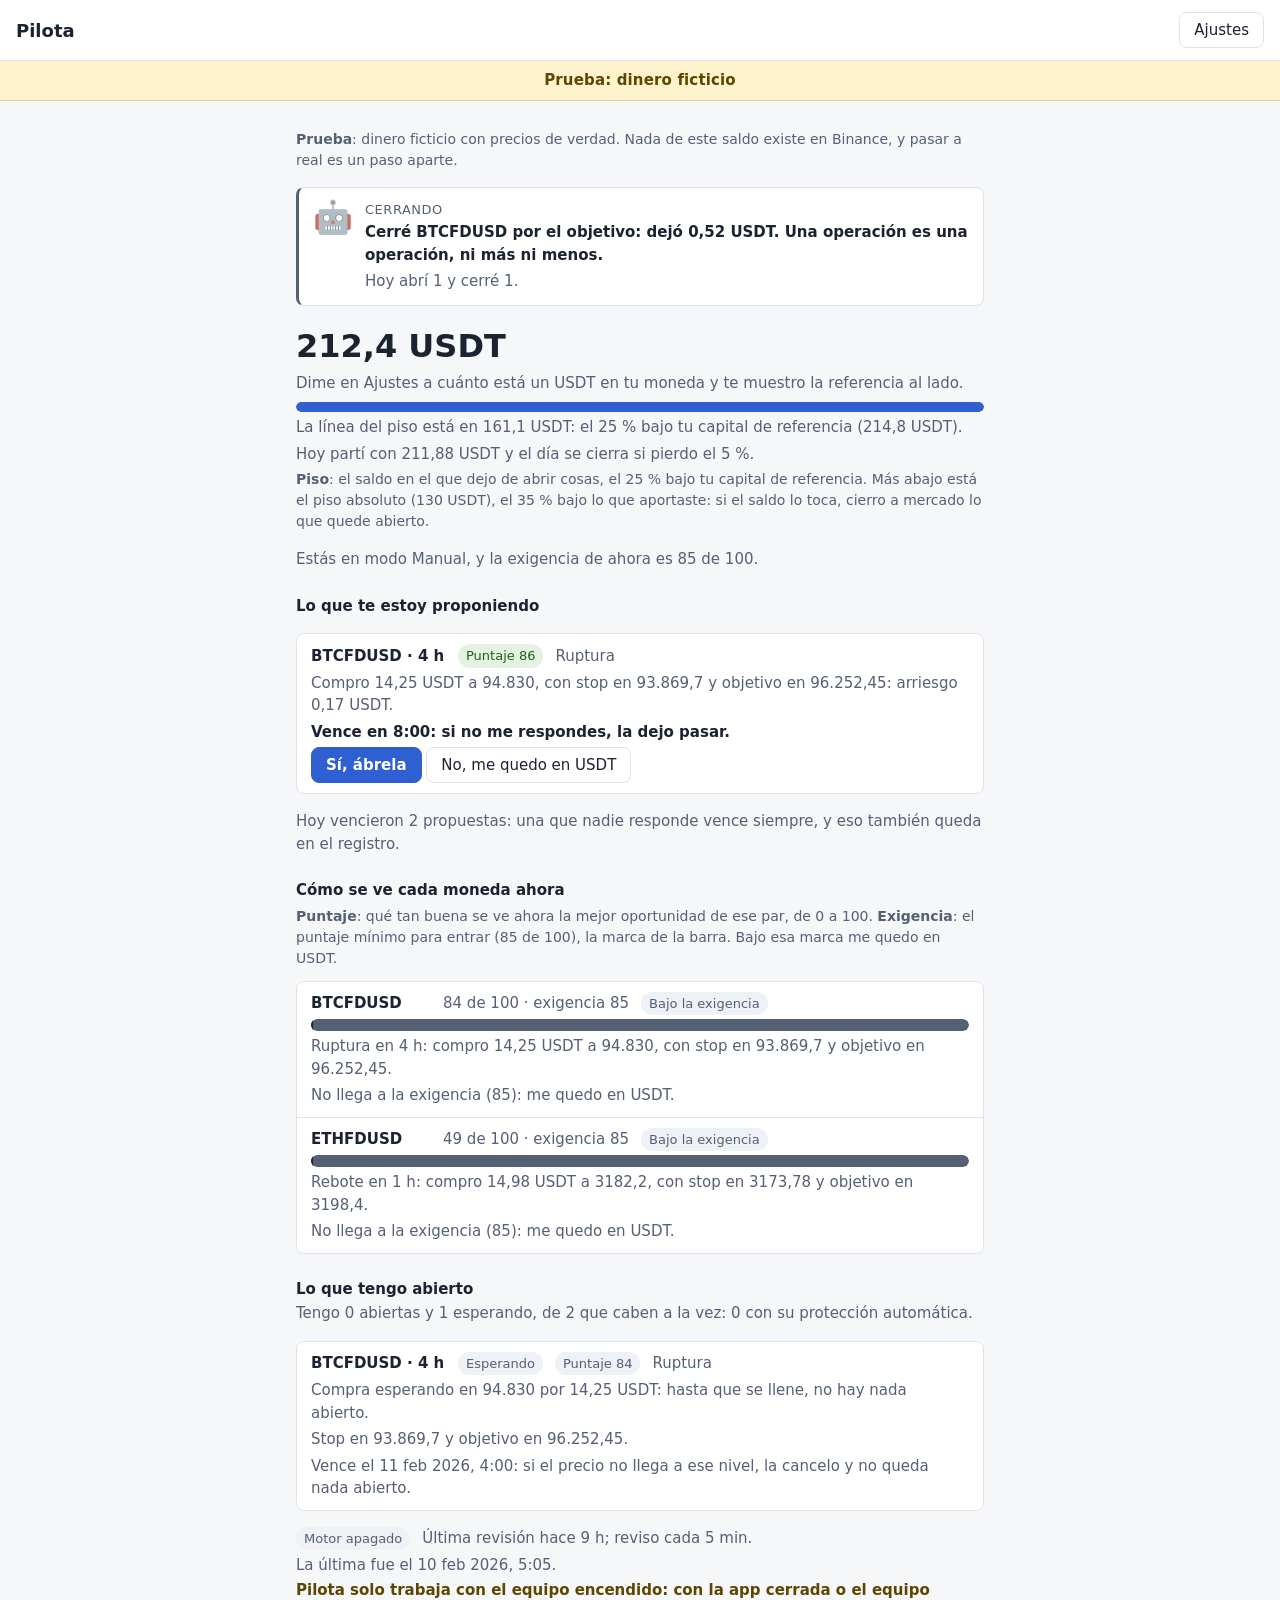
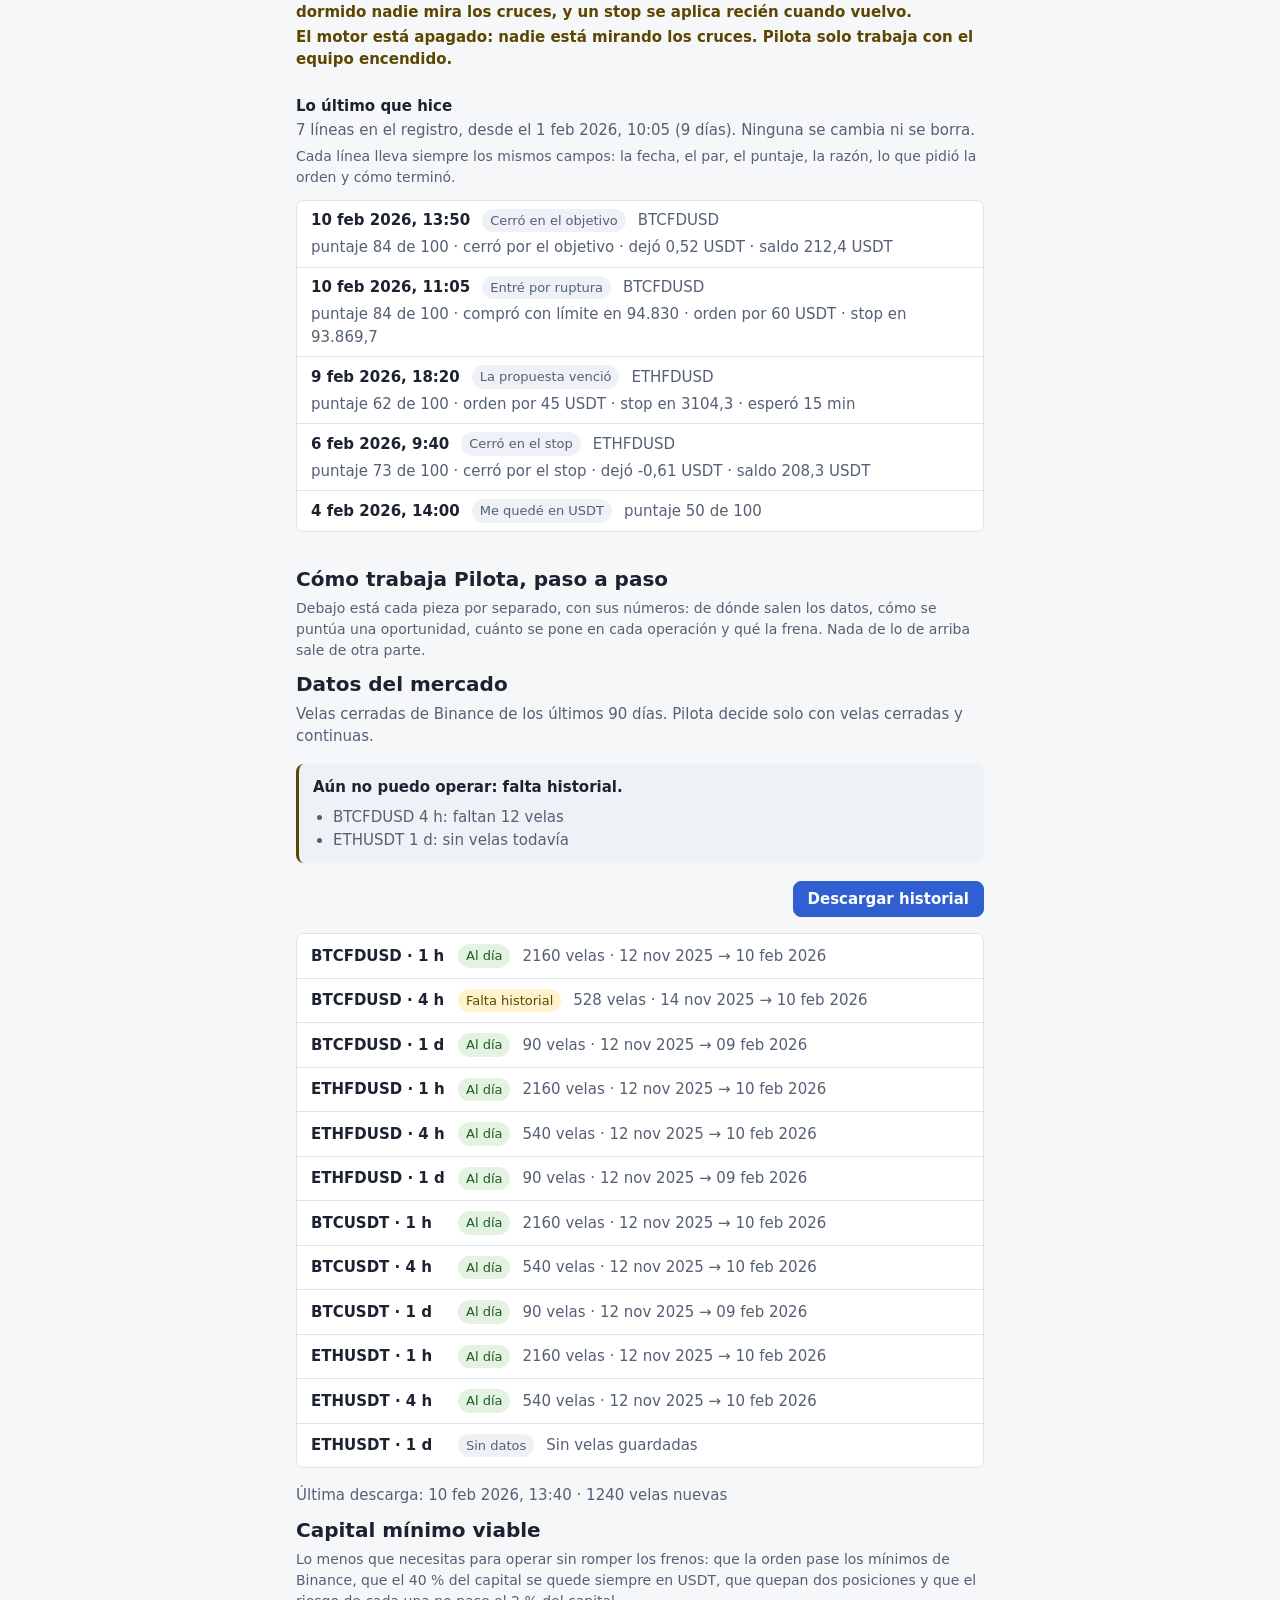
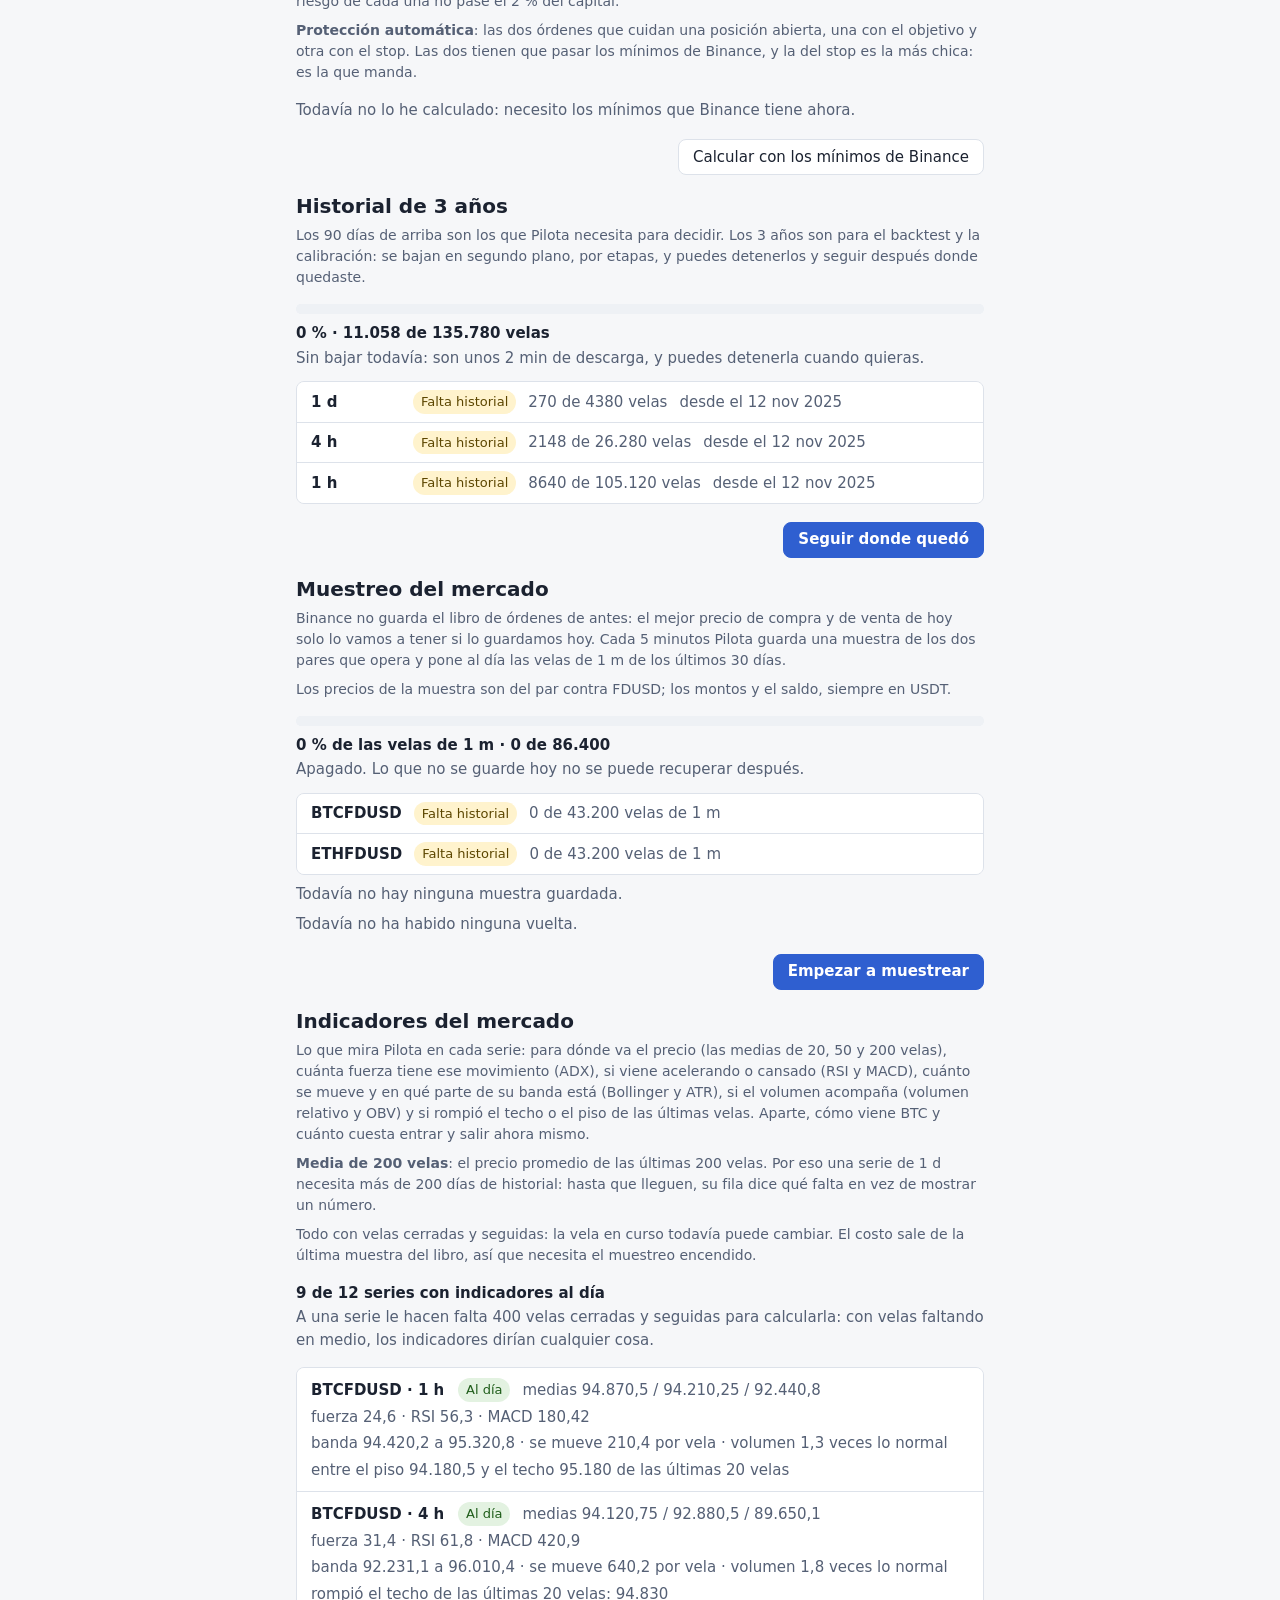
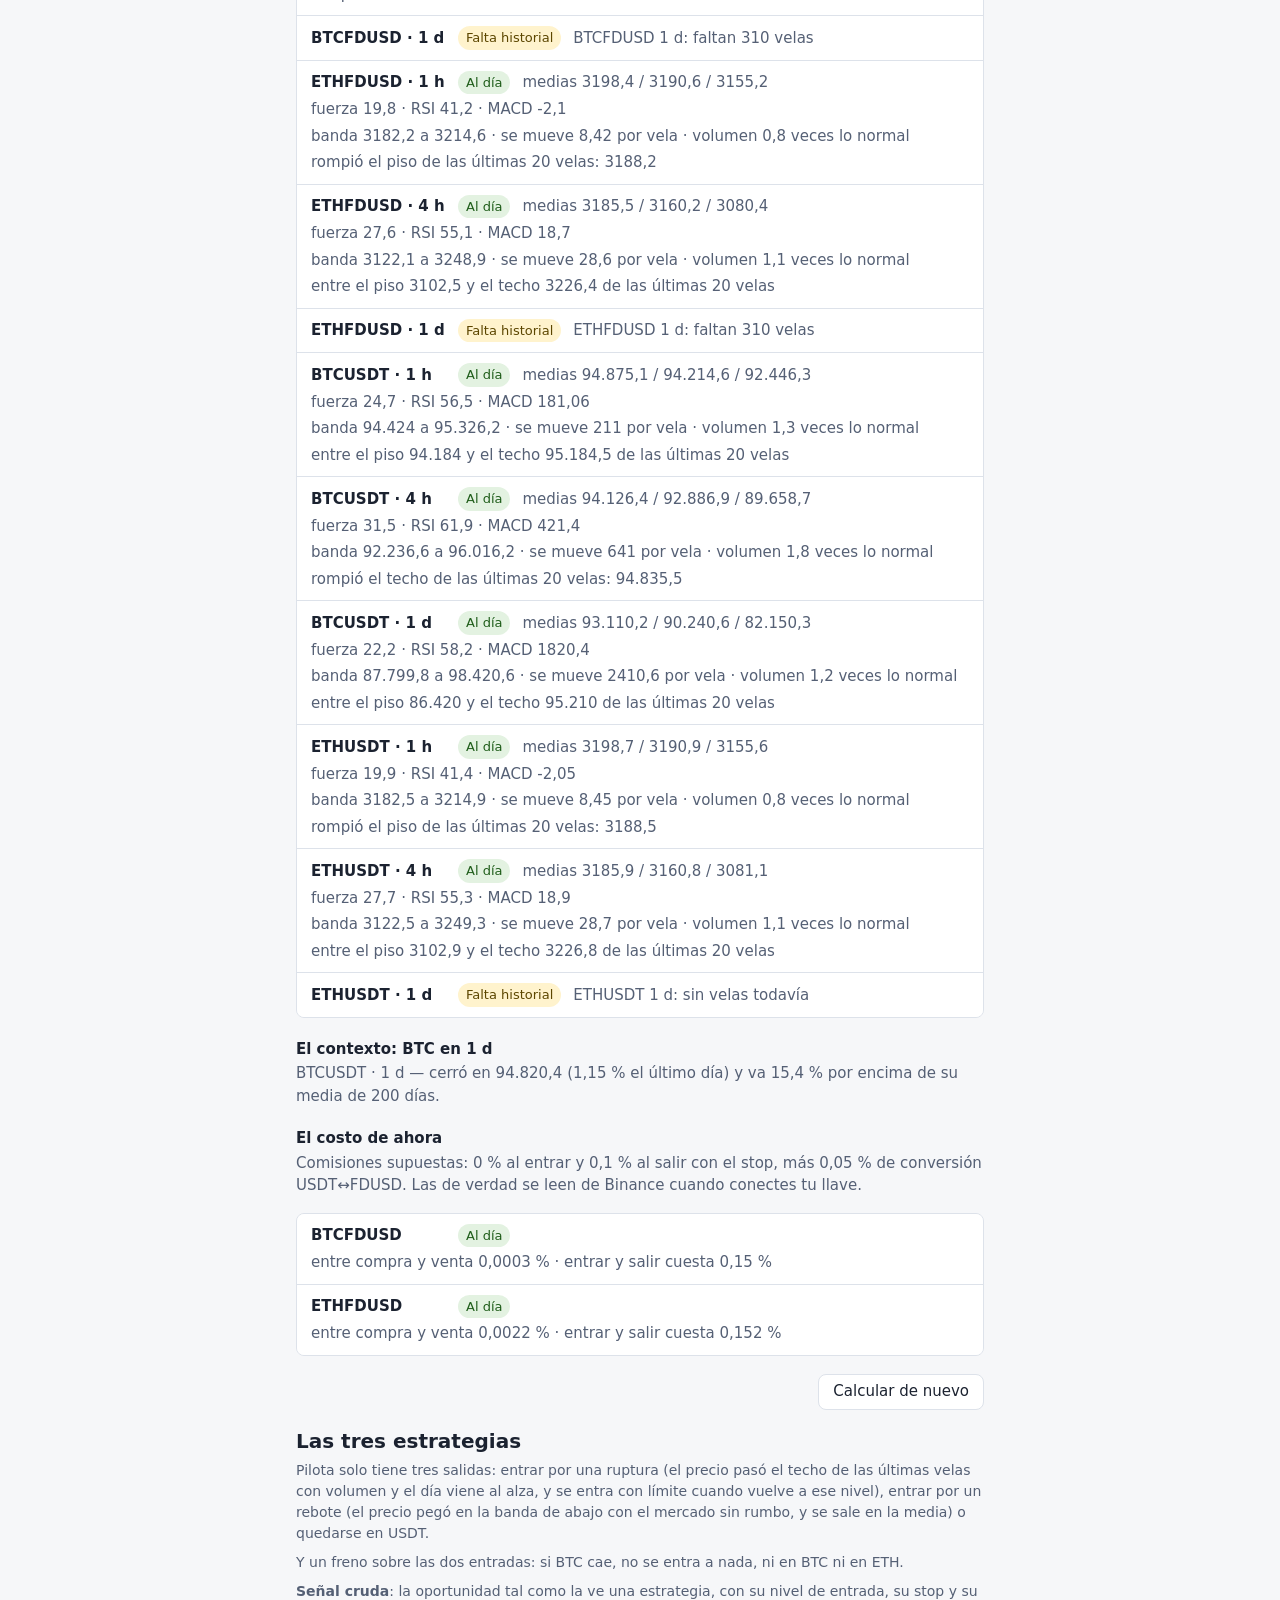
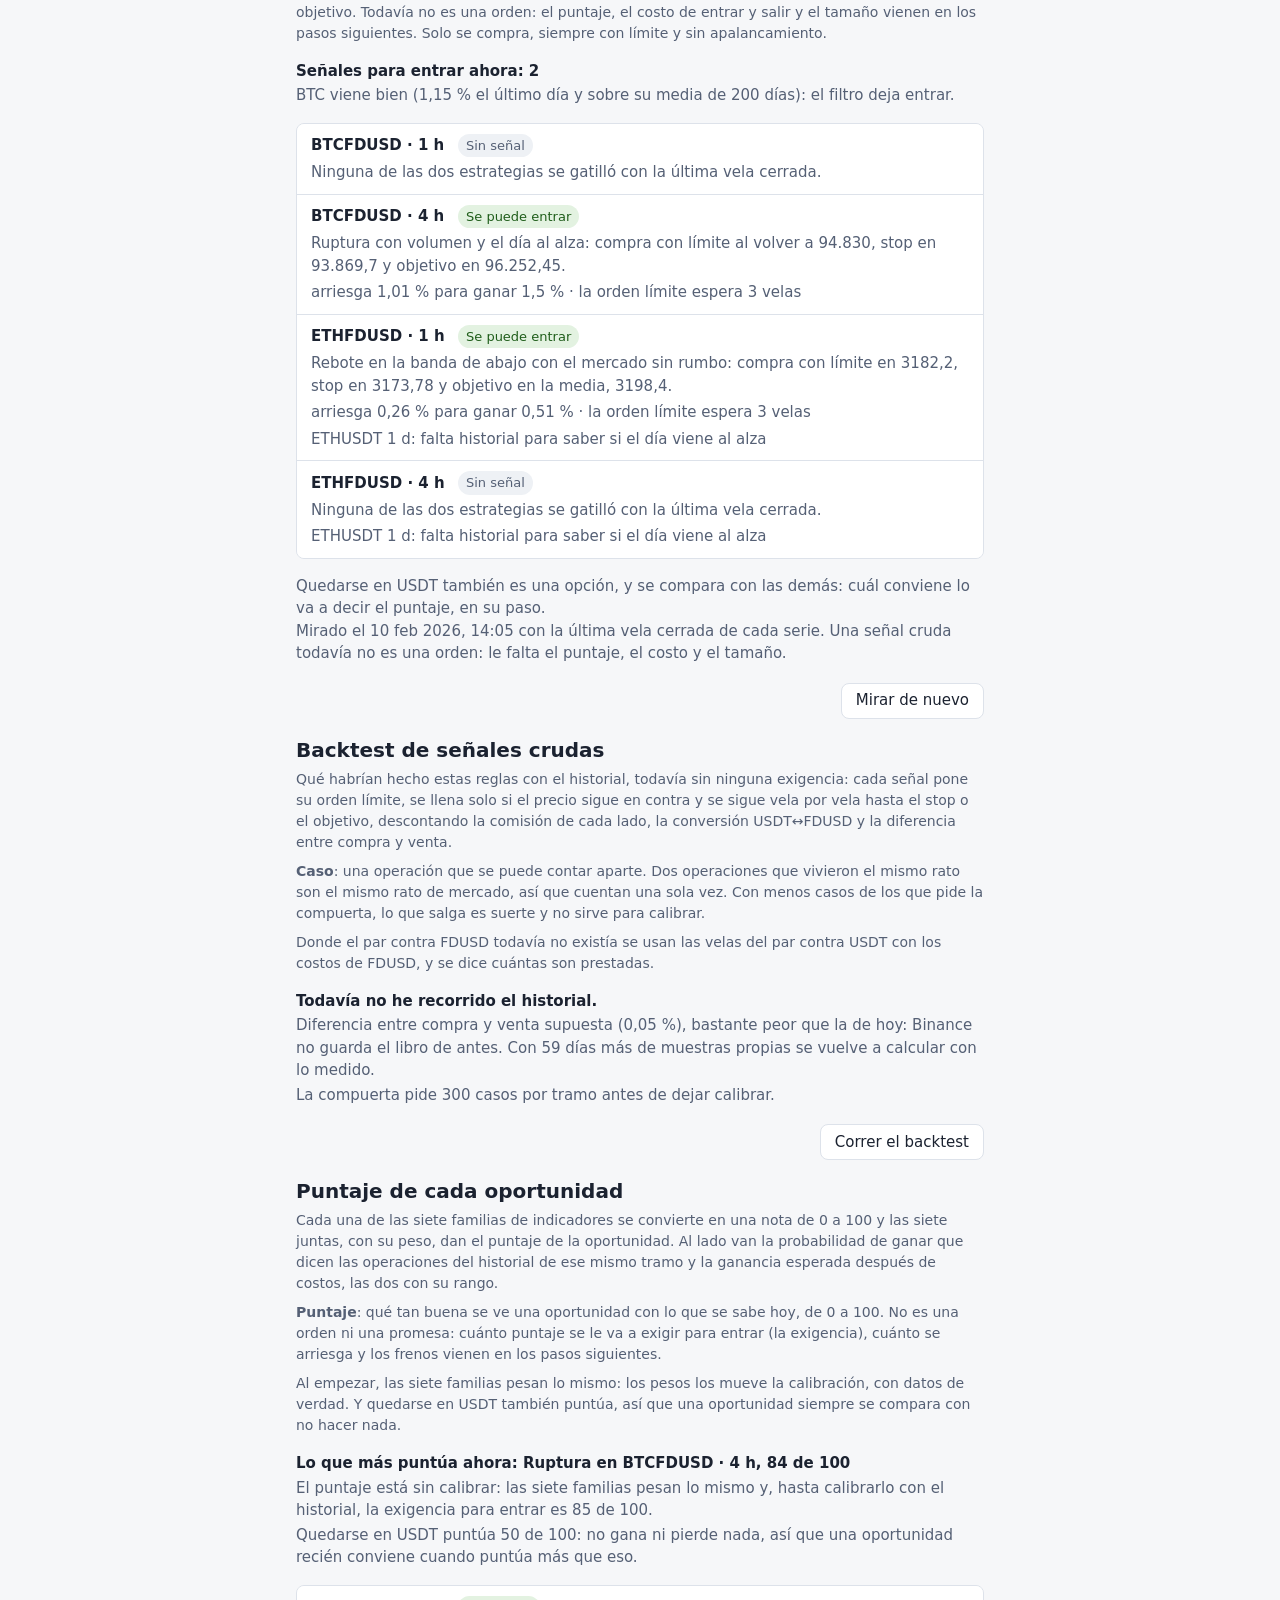
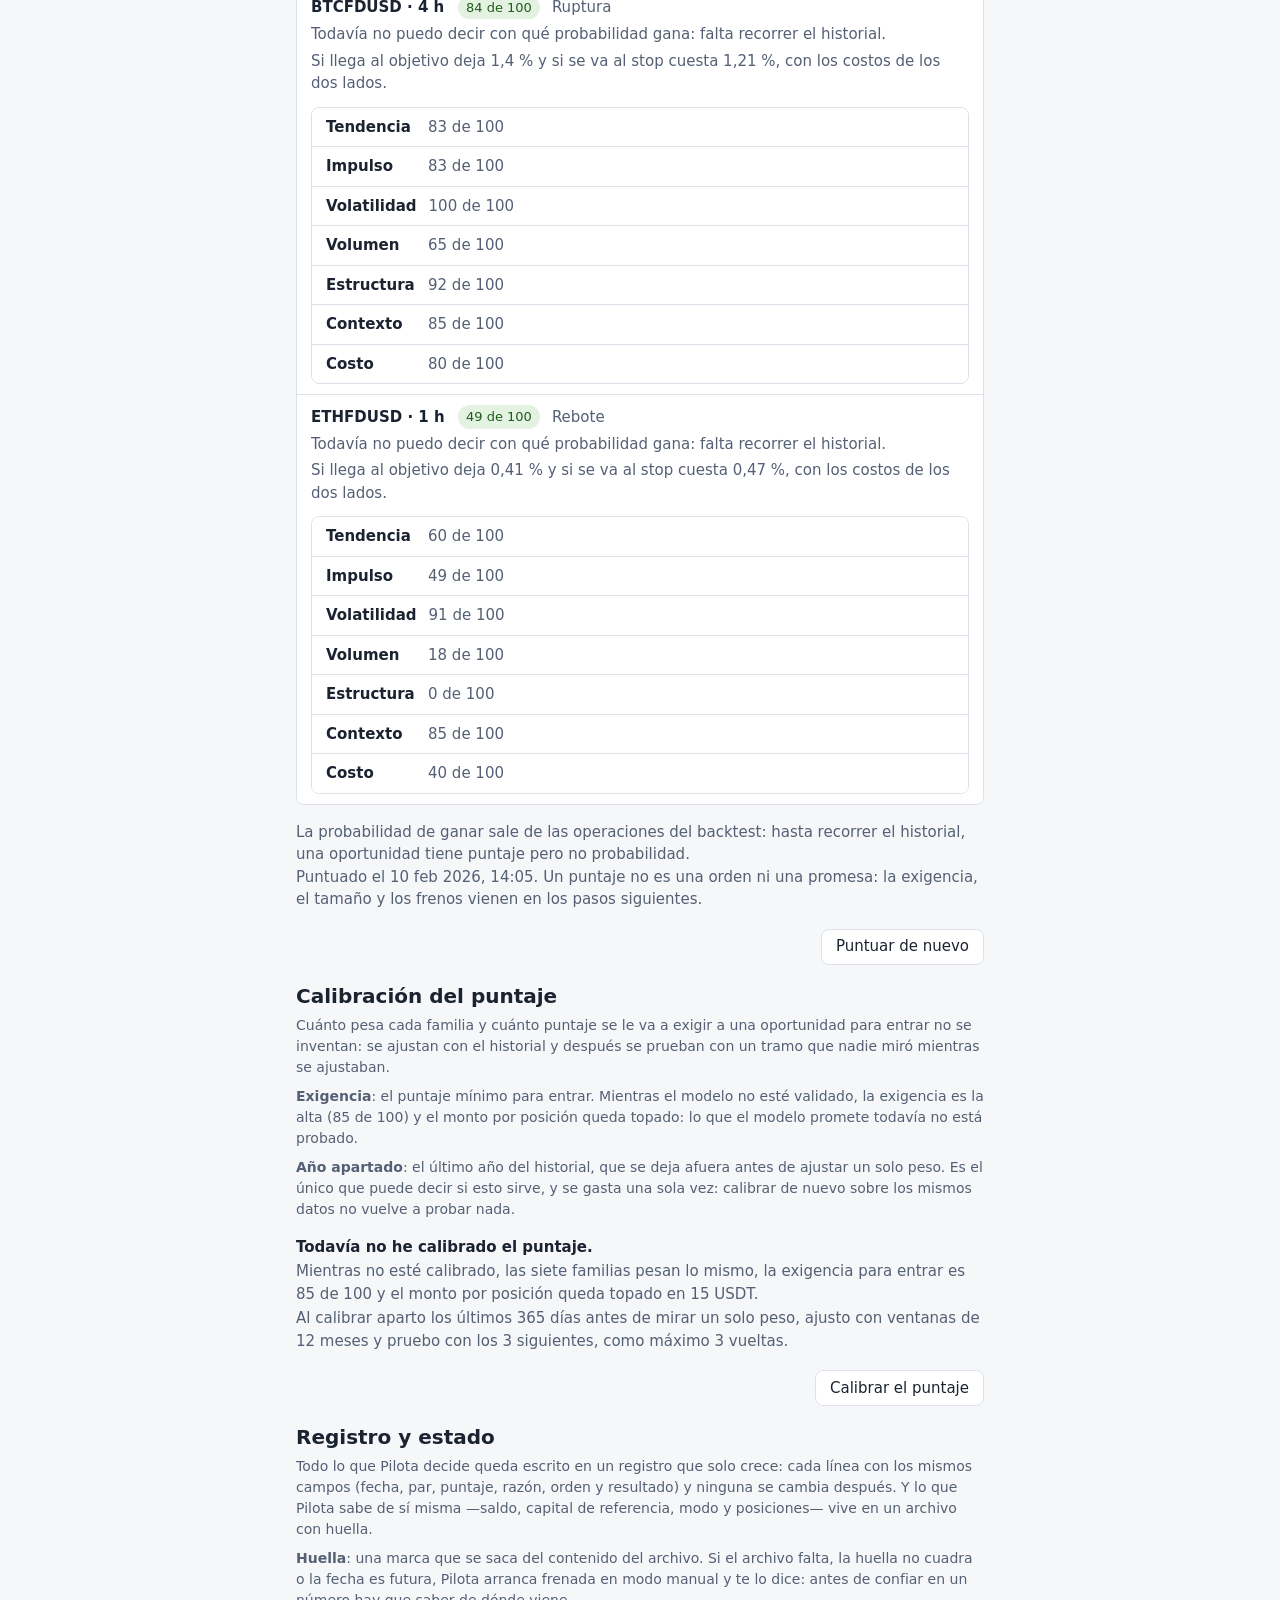
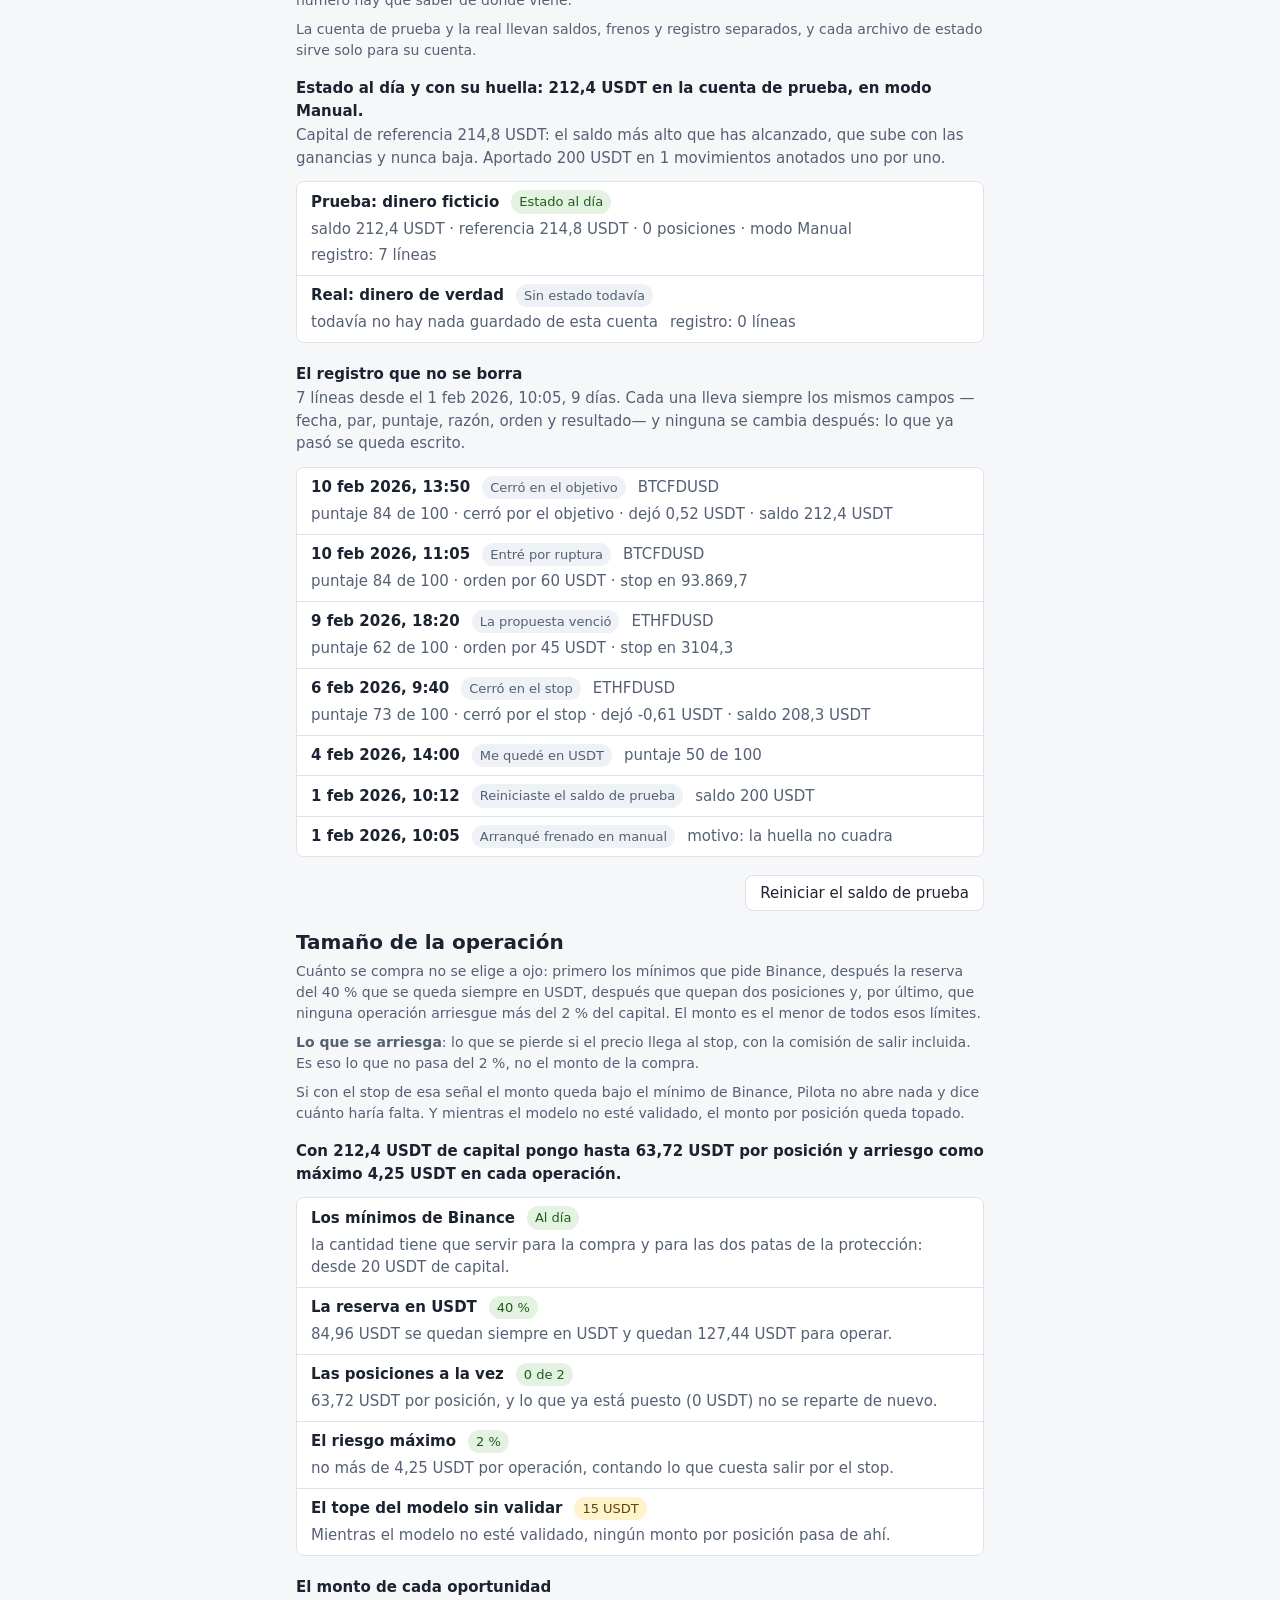
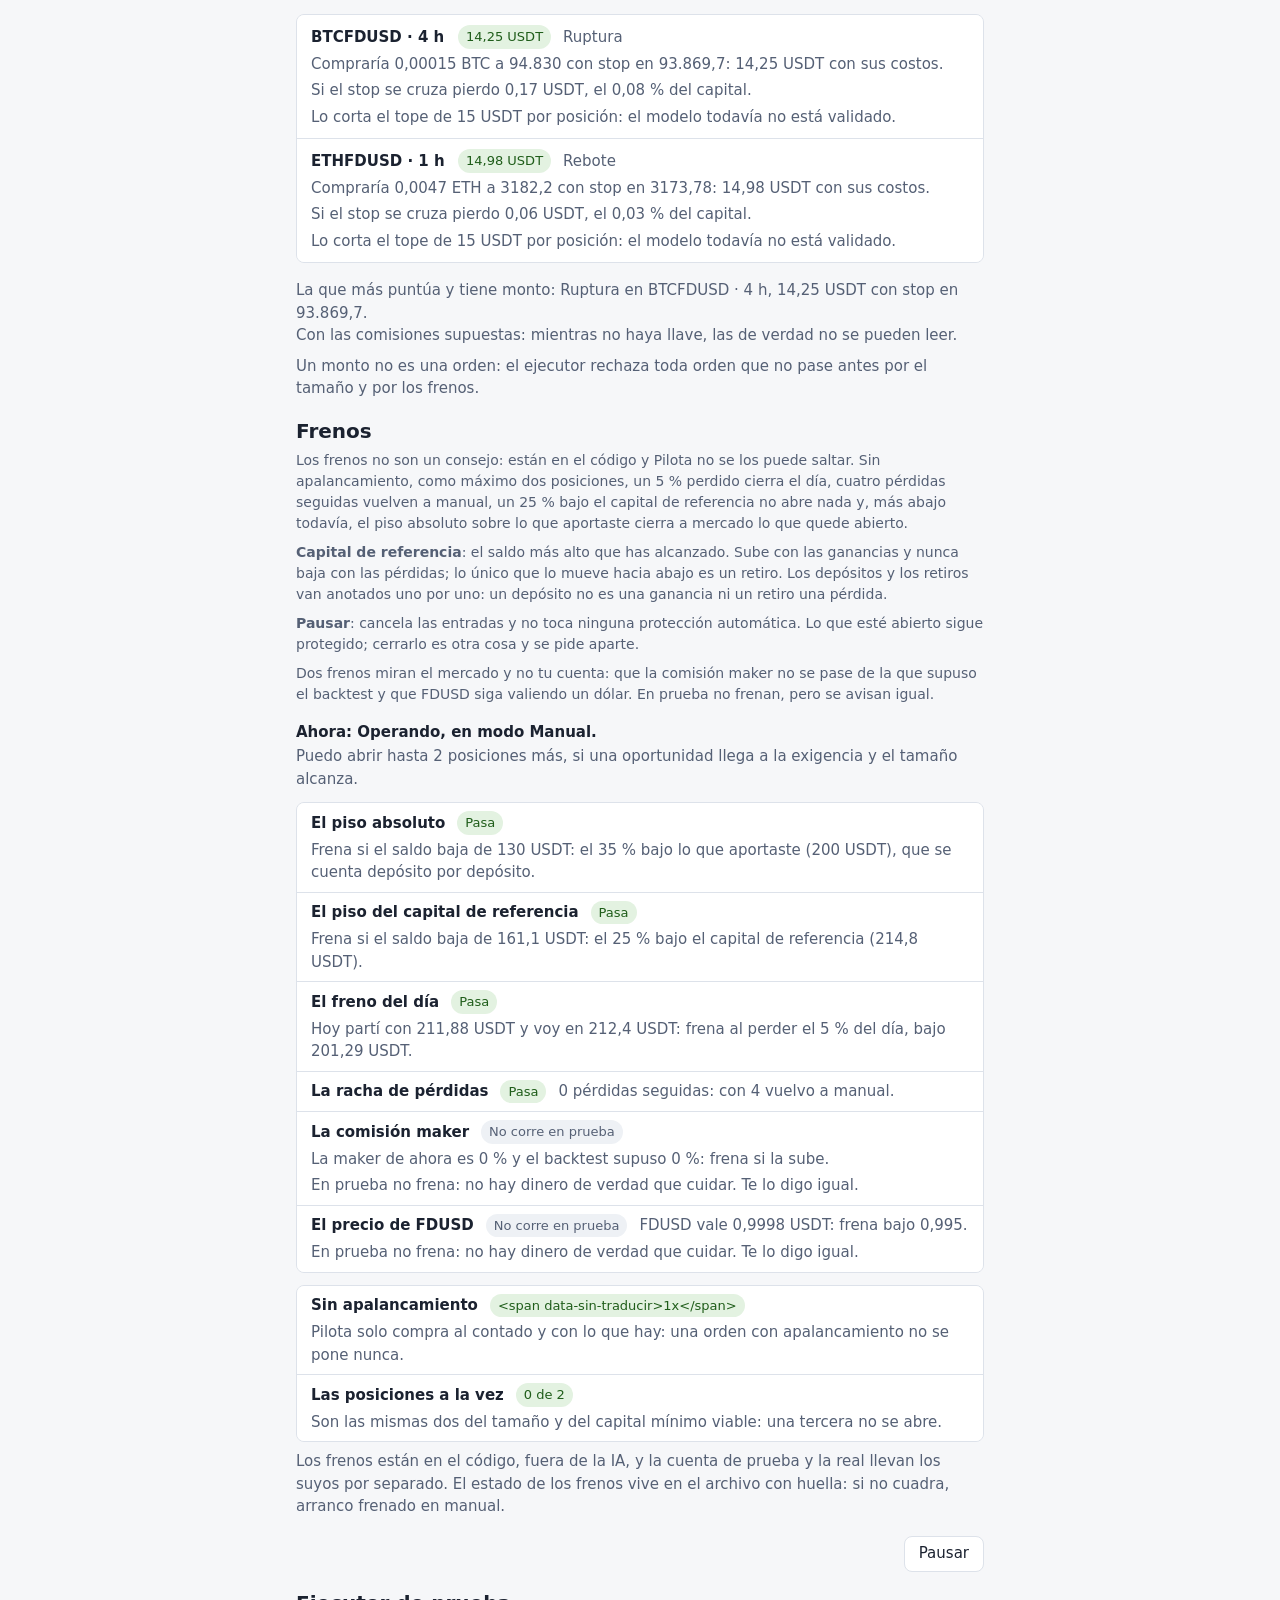
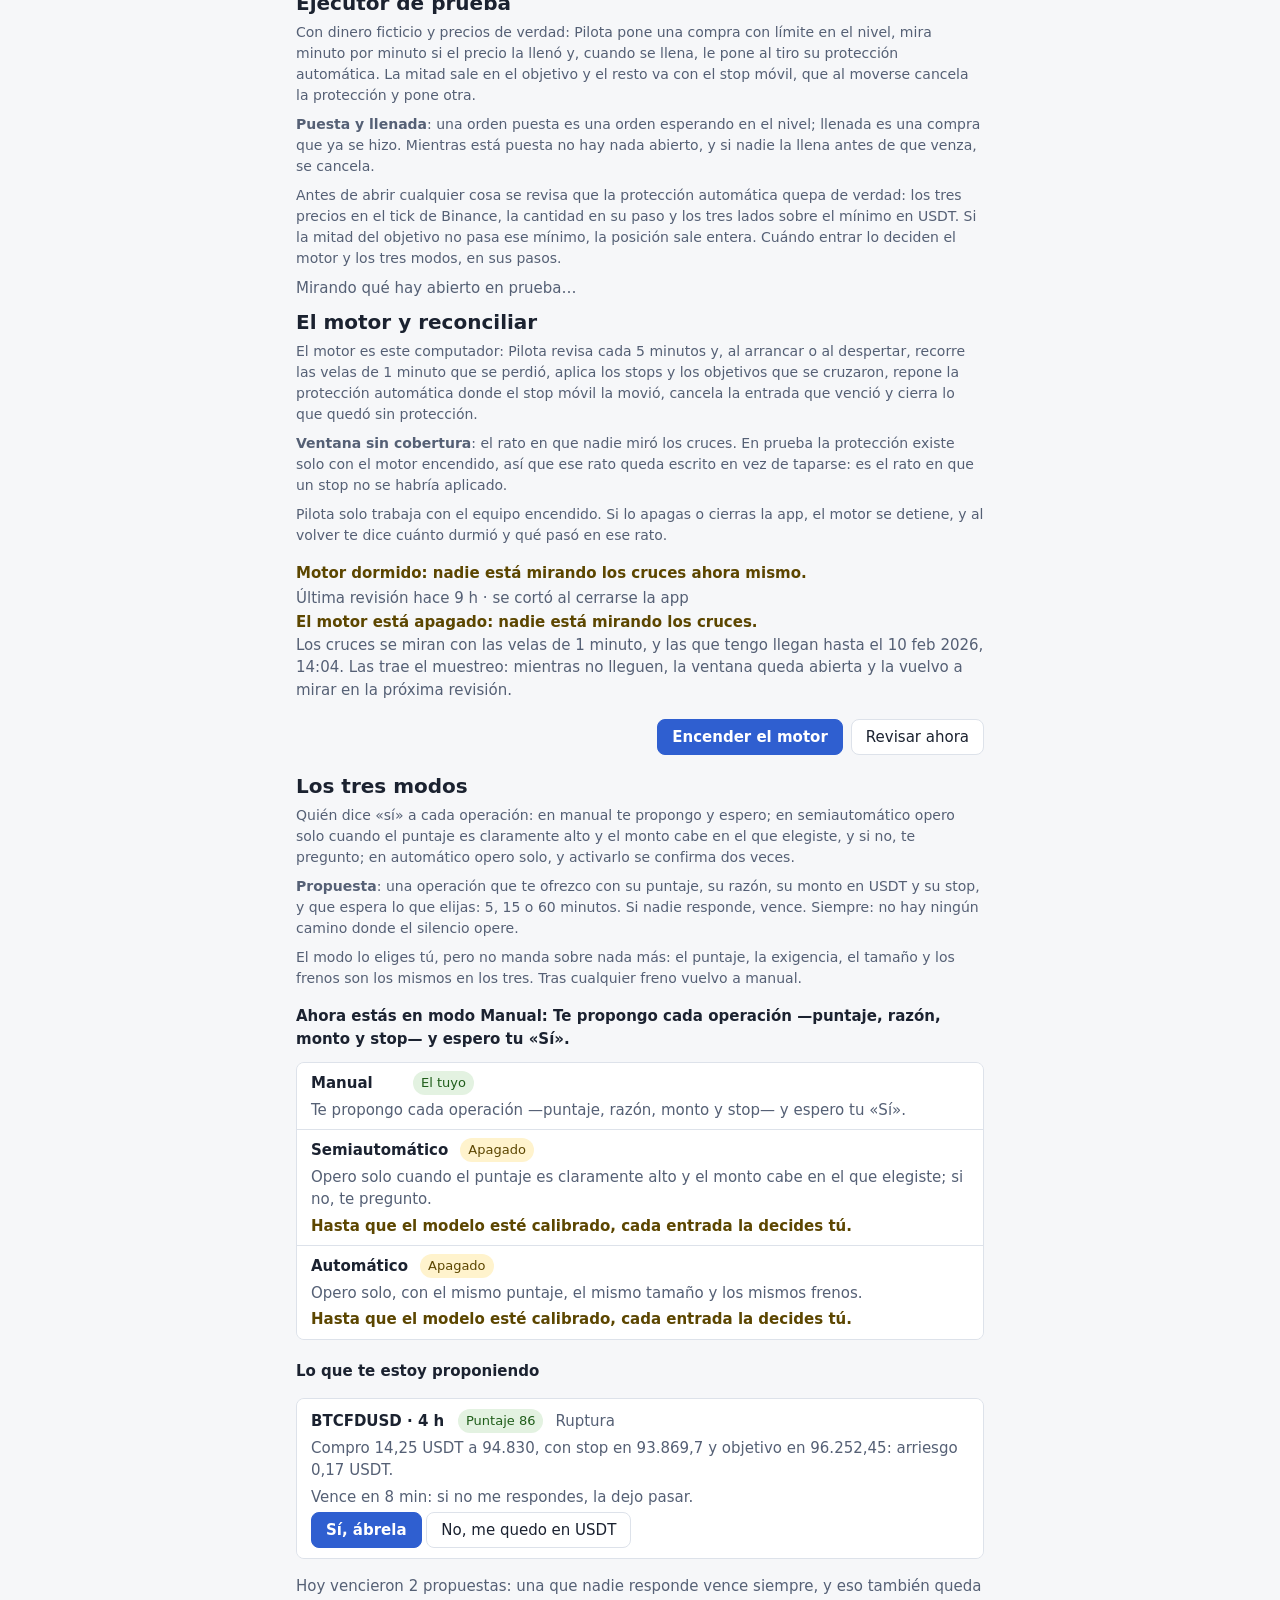
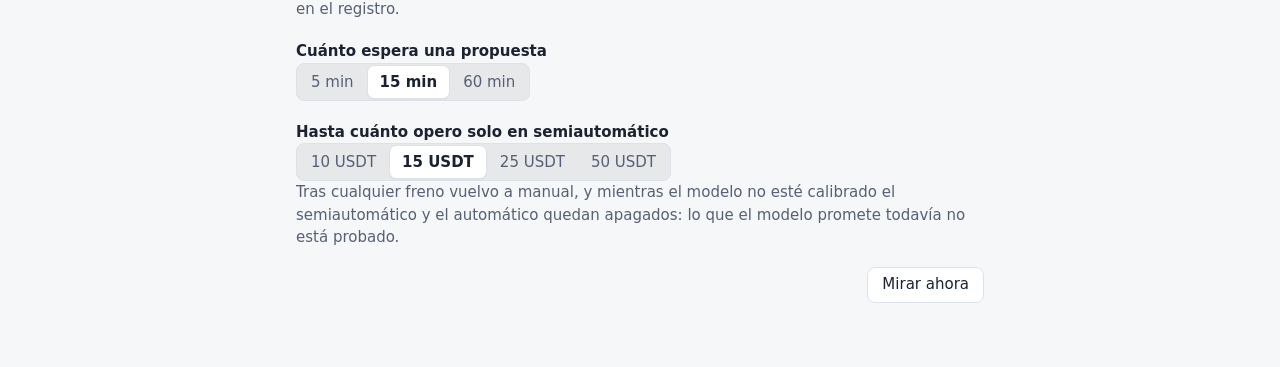
==== ui/index.html @ d16aa72a "Primera versión, hecha con Pieza" ====
<!doctype html>
<html lang="es">
<head>
<meta charset="utf-8">
<meta name="viewport" content="width=device-width, initial-scale=1">
<!-- Política de contenido: solo corre el código de la app (nada en línea ni de afuera) y no se conecta a internet. Si algo de la
     persona llegara a colarse en el HTML, el navegador no lo ejecuta. La revisa pruebas/contrato.py (pieza «contrato»). -->
<meta http-equiv="Content-Security-Policy" content="default-src 'self'; script-src 'self'; style-src 'self'; img-src 'self' data:; connect-src 'self'; object-src 'none'; base-uri 'none'; form-action 'none'; frame-src 'none'">
<title>Pilota</title>
<link rel="stylesheet" href="tema.css">
<link rel="stylesheet" href="componentes.css">
<link rel="stylesheet" href="bienvenida.css">
<link rel="stylesheet" href="app.css">
</head>
<body>
<div id="app"></div>
<div id="toast" class="pz-toast" role="status" aria-live="polite" data-sin-traducir></div>
<script src="i18n.js"></script>
<script src="host.js"></script>
<script src="tema.js"></script>
<script src="componentes.js"></script>
<script src="bienvenida.js"></script>
<script src="mcp.js"></script>
<script src="panel.js"></script>
<script src="app.js"></script>
</body>
</html>
---- ui/tema.css ----
/* This Source Code Form is subject to the terms of the Mozilla Public
 * License, v. 2.0. If a copy of the MPL was not distributed with this
 * file, You can obtain one at https://mozilla.org/MPL/2.0/. */
/* Pieza «tema»: sistema, claro u oscuro con UN juego de tokens. Cada color se escribe una vez como par (--x-claro, --x-oscuro) y
   el token (--x) lo elige con light-dark() según color-scheme: <html data-pz-modo="claro|oscuro"> lo fija, sin atributo sigue al
   sistema (con prefijo: un `closest("[data-tema]")` de la app nunca lo encuentra). light-dark() solo acepta colores: la sombra
   se elige con selectores. La app pone su acento redefiniendo en :root --acento-claro, --acento-oscuro (y, si hace falta, --sobre-acento-*),
   cargando su CSS DESPUÉS de este. Nada de la app adentro. Los tokens y su significado: README.md de la pieza. */
:root {
  /* Pares de color (neutros con contraste AA entre sí: lo revisa pruebas/interfaz.mjs). */
  --fondo-claro: #f6f7f9;         --fondo-oscuro: #10141b;
  --panel-claro: #ffffff;         --panel-oscuro: #161b24;
  --panel-2-claro: #eef1f5;       --panel-2-oscuro: #1d2430;
  --linea-claro: #dde2ea;         --linea-oscuro: #2b3446;
  --texto-claro: #1b2230;         --texto-oscuro: #e8ecf3;
  --texto-suave-claro: #556075;   --texto-suave-oscuro: #9ba6b9;
  --tenue-claro: #b4bccb;         --tenue-oscuro: #4a5468;
  --acento-claro: #2f5fd0;        --acento-oscuro: #7fa2ff;
  --sobre-acento-claro: #ffffff;  --sobre-acento-oscuro: #0c1120;
  --rojo-claro: #b42727;          --rojo-oscuro: #ff8a8a;
  --verde-claro: #1a6e40;         --verde-oscuro: #6fd39b;
  /* Texto sólido sobre un fondo de color (aviso, botón de peligro): nunca --fondo/--panel, que una app puede hacer transparentes. */
  --sobre-rojo-claro: #ffffff;    --sobre-rojo-oscuro: #1a0b0b;
  --sobre-texto-claro: #ffffff;   --sobre-texto-oscuro: #10141b;
  --sombra-claro: 0 8px 28px rgba(20, 30, 50, .14);
  --sombra-oscuro: 0 10px 30px rgba(0, 0, 0, .5);

  /* Los tokens que usa la interfaz (y las piezas). */
  color-scheme: light dark;
  --fondo: light-dark(var(--fondo-claro), var(--fondo-oscuro));
  --panel: light-dark(var(--panel-claro), var(--panel-oscuro));
  --panel-2: light-dark(var(--panel-2-claro), var(--panel-2-oscuro));
  --linea: light-dark(var(--linea-claro), var(--linea-oscuro));
  --texto: light-dark(var(--texto-claro), var(--texto-oscuro));
  --texto-suave: light-dark(var(--texto-suave-claro), var(--texto-suave-oscuro));
  --tenue: light-dark(var(--tenue-claro), var(--tenue-oscuro));
  --acento: light-dark(var(--acento-claro), var(--acento-oscuro));
  --sobre-acento: light-dark(var(--sobre-acento-claro), var(--sobre-acento-oscuro));
  --rojo: light-dark(var(--rojo-claro), var(--rojo-oscuro));
  --verde: light-dark(var(--verde-claro), var(--verde-oscuro));
  --sobre-rojo: light-dark(var(--sobre-rojo-claro), var(--sobre-rojo-oscuro));
  --sobre-texto: light-dark(var(--sobre-texto-claro), var(--sobre-texto-oscuro));
  --sombra: var(--sombra-claro);   /* el oscuro, abajo: light-dark() con una sombra entera es inválido (queda en «none») */
  /* Derivados: nunca se escriben a mano (cambian solos con el acento y con el modo). */
  --hover: color-mix(in srgb, var(--texto) 7%, var(--panel));
  --acento-suave: color-mix(in srgb, var(--acento) 14%, transparent);
  --rojo-suave: color-mix(in srgb, var(--rojo) 12%, transparent);
  --verde-suave: color-mix(in srgb, var(--verde) 12%, transparent);
  --velo: color-mix(in srgb, #0f141e 42%, transparent);
  --foco: var(--acento);
  /* Forma y letra. */
  --radio: 12px;
  --radio-chico: 8px;
  --fuente: -apple-system, BlinkMacSystemFont, "Segoe UI", system-ui, Roboto, sans-serif;
  --mono: ui-monospace, "SF Mono", Menlo, Consolas, "Liberation Mono", monospace;
  /* La bienvenida (pieza «bienvenida») usa sus propias variables: aquí quedan conectadas a los tokens. */
  --bv-acento: var(--acento); --bv-linea: var(--linea); --bv-panel: var(--panel); --bv-texto-suave: var(--texto-suave);
  --bv-sobre-acento: var(--sobre-acento);
}
:root[data-pz-modo="claro"] { color-scheme: light; }
:root[data-pz-modo="oscuro"] { color-scheme: dark; }
/* La sombra no es un color: se elige por modo con selectores (igual en todos los navegadores). */
@media (prefers-color-scheme: dark) { :root:not([data-pz-modo="claro"]) { --sombra: var(--sombra-oscuro); } }
:root[data-pz-modo="oscuro"] { --sombra: var(--sombra-oscuro); }

/* Sin light-dark() (Safari < 17.5, Chrome < 123): los mismos pares, elegidos por la consulta del sistema. Solo nombres, sin colores.
   Un token PROPIO de la app escrito con light-dark() no tiene este respaldo: si importa en esos navegadores, repítelo aquí. */
@supports not (color: light-dark(#000, #fff)) {
  :root, :root[data-pz-modo="claro"] {
    --fondo: var(--fondo-claro); --panel: var(--panel-claro); --panel-2: var(--panel-2-claro); --linea: var(--linea-claro);
    --texto: var(--texto-claro); --texto-suave: var(--texto-suave-claro); --tenue: var(--tenue-claro); --acento: var(--acento-claro);
    --sobre-acento: var(--sobre-acento-claro); --rojo: var(--rojo-claro); --verde: var(--verde-claro);
    --sobre-rojo: var(--sobre-rojo-claro); --sobre-texto: var(--sobre-texto-claro);
  }
  @media (prefers-color-scheme: dark) {
    :root:not([data-pz-modo="claro"]) {
      --fondo: var(--fondo-oscuro); --panel: var(--panel-oscuro); --panel-2: var(--panel-2-oscuro); --linea: var(--linea-oscuro);
      --texto: var(--texto-oscuro); --texto-suave: var(--texto-suave-oscuro); --tenue: var(--tenue-oscuro); --acento: var(--acento-oscuro);
      --sobre-acento: var(--sobre-acento-oscuro); --rojo: var(--rojo-oscuro); --verde: var(--verde-oscuro);
      --sobre-rojo: var(--sobre-rojo-oscuro); --sobre-texto: var(--sobre-texto-oscuro);
    }
  }
  :root[data-pz-modo="oscuro"] {
    --fondo: var(--fondo-oscuro); --panel: var(--panel-oscuro); --panel-2: var(--panel-2-oscuro); --linea: var(--linea-oscuro);
    --texto: var(--texto-oscuro); --texto-suave: var(--texto-suave-oscuro); --tenue: var(--tenue-oscuro); --acento: var(--acento-oscuro);
    --sobre-acento: var(--sobre-acento-oscuro); --rojo: var(--rojo-oscuro); --verde: var(--verde-oscuro);
      --sobre-rojo: var(--sobre-rojo-oscuro); --sobre-texto: var(--sobre-texto-oscuro);
  }
}

/* Lo mínimo que todo documento necesita del tema. */
html, body { background: var(--fondo); color: var(--texto); }
body { font-family: var(--fuente); }
:focus-visible { outline: 2px solid var(--foco); outline-offset: 2px; }
/* Un diálogo recibe el foco cuando lo que lo abrió ya no está: sin anillo alrededor de toda la caja (sí en sus controles). Su título
   también recibe el foco al abrir (para el lector de pantalla; tabindex="-1", no es un control): sin anillo, en cualquier ventana
   aria-modal, sea de una pieza o de la app. */
:where([role="dialog"], [role="alertdialog"])[aria-modal="true"]:focus-visible,
:where([role="dialog"], [role="alertdialog"])[aria-modal="true"] :where(h1, h2, h3)[tabindex="-1"]:focus { outline: none; }
::selection { background: color-mix(in srgb, var(--acento) 30%, transparent); }

/* «Vidrio»: sigue al sistema (claro u oscuro), con luces de color detrás y paneles translúcidos y esmerilados. Las piezas y la app
   usan --panel y --panel-2 como siempre; lo que flota (diálogos, barras, tarjetas) se esmerila con :where() (no pisa a la app) o con
   la clase .pz-vidrio. Con «reducir transparencia» del sistema, los paneles vuelven a ser sólidos. */
:root[data-pz-estilo="vidrio"] {
  --vidrio-luz-1-claro: rgba(132, 94, 247, .16);  --vidrio-luz-1-oscuro: rgba(132, 94, 247, .22);
  --vidrio-luz-2-claro: rgba(56, 152, 236, .14);  --vidrio-luz-2-oscuro: rgba(56, 152, 236, .14);
  --vidrio-luz-3-claro: rgba(255, 176, 32, .12);  --vidrio-luz-3-oscuro: rgba(255, 176, 32, .10);
  --panel: color-mix(in srgb, light-dark(var(--panel-claro), var(--panel-oscuro)) 66%, transparent);
  --panel-2: color-mix(in srgb, light-dark(var(--panel-2-claro), var(--panel-2-oscuro)) 58%, transparent);
  --linea: color-mix(in srgb, light-dark(var(--linea-claro), var(--linea-oscuro)) 75%, transparent);
  --vidrio-borde: light-dark(rgba(255, 255, 255, .7), rgba(255, 255, 255, .10));
  --vidrio-filtro: blur(18px) saturate(160%);
  --hover: color-mix(in srgb, var(--texto) 8%, transparent);
}
:root[data-pz-estilo="vidrio"] body {
  background:
    radial-gradient(60vmax 40vmax at 10% 10%, light-dark(var(--vidrio-luz-1-claro), var(--vidrio-luz-1-oscuro)), transparent 60%),
    radial-gradient(50vmax 36vmax at 95% 40%, light-dark(var(--vidrio-luz-2-claro), var(--vidrio-luz-2-oscuro)), transparent 60%),
    radial-gradient(60vmax 40vmax at 40% 100%, light-dark(var(--vidrio-luz-3-claro), var(--vidrio-luz-3-oscuro)), transparent 60%),
    var(--fondo);
  background-attachment: fixed;
}
:root[data-pz-estilo="vidrio"] :where(.pz-vidrio, .pz-dialogo, .pz-toast, [role="dialog"], header, nav, aside, fieldset) {
  -webkit-backdrop-filter: var(--vidrio-filtro);
  backdrop-filter: var(--vidrio-filtro);
}
:root[data-pz-estilo="vidrio"] :where(.pz-vidrio, .pz-dialogo) {
  border-color: var(--vidrio-borde);
  box-shadow: var(--sombra), inset 0 1px 0 light-dark(rgba(255, 255, 255, .8), rgba(255, 255, 255, .06));
}
@supports not (color: light-dark(#000, #fff)) {
  :root[data-pz-estilo="vidrio"] { --panel: color-mix(in srgb, var(--panel-claro) 66%, transparent); }
  @media (prefers-color-scheme: dark) { :root[data-pz-estilo="vidrio"] { --panel: color-mix(in srgb, var(--panel-oscuro) 66%, transparent); } }
}
@media (prefers-reduced-transparency: reduce) {
  :root[data-pz-estilo="vidrio"] {
    --panel: light-dark(var(--panel-claro), var(--panel-oscuro));
    --panel-2: light-dark(var(--panel-2-claro), var(--panel-2-oscuro));
    --vidrio-filtro: none;
  }
}
---- ui/componentes.css ----
/* This Source Code Form is subject to the terms of the Mozilla Public
 * License, v. 2.0. If a copy of the MPL was not distributed with this
 * file, You can obtain one at https://mozilla.org/MPL/2.0/. */
/* Pieza «componentes»: botón, diálogo (hoja desde abajo en el celular), avisos, filas, selector segmentado, chips, campos y el
   giro de espera. Solo usa los tokens de la pieza «tema» (cárgala antes). Clases con prefijo pz- para no chocar con las de la app.
   Lo que se toca mide --pz-boton-alto (botones) y --pz-chip-alto (chips, selector): 36 y 32 px. En pantallas táctiles y a 760 px
   o menos, dentro de los componentes de la pieza (diálogos, filas de Ajustes, avisos) pasan a --pz-tactil (44 px); en el resto de
   la app quedan como la app diga (un editor compacto no crece solo). La app los cambia en su :root (p. ej. --pz-boton-alto: 44px
   para botones grandes también en escritorio, o --pz-tactil: 48px). Las reglas sobre elementos (p, h2) van con :where() para que
   cualquier clase de la app les gane. Con movimiento reducido no hay animaciones. */
:root { --pz-tactil: 44px; --pz-boton-alto: 36px; --pz-chip-alto: 32px; }
.pz-sr { position: absolute; width: 1px; height: 1px; overflow: hidden; clip-path: inset(50%); white-space: nowrap; }

/* Botones (el texto largo se parte en dos líneas antes de salirse a 390 px) */
.pz-boton { display: inline-flex; align-items: center; justify-content: center; gap: 6px; min-height: var(--pz-boton-alto); padding: 6px 14px;
  border: 1px solid var(--linea); border-radius: var(--radio-chico); background: var(--panel); color: var(--texto); font: inherit;
  line-height: 1.25; text-align: center; cursor: pointer; max-width: 100%; }
.pz-boton:hover { background: var(--hover); }
.pz-boton.pz-principal { background: var(--acento); border-color: var(--acento); color: var(--sobre-acento); font-weight: 600; }
.pz-boton.pz-principal:hover { background: color-mix(in srgb, var(--acento) 90%, var(--texto)); }
.pz-boton.pz-plano { background: transparent; border-color: transparent; }
.pz-boton.pz-plano:hover { background: var(--hover); }
.pz-boton.pz-peligro:not(.pz-principal) { color: var(--rojo); }
.pz-boton.pz-principal.pz-peligro { background: var(--rojo); border-color: var(--rojo); color: var(--sobre-rojo); }
.pz-boton[disabled] { opacity: .5; cursor: default; }
/* Un enlace dentro de un texto: el área que se toca crece sin agrandar la línea (nada de huecos en una fila). */
.pz-enlace { position: relative; border: 0; background: none; padding: 0; color: var(--acento); font: inherit; text-decoration: underline; cursor: pointer; }
.pz-enlace::after { content: ""; position: absolute; inset: -6px -4px; }

/* Diálogo */
.pz-capa { position: fixed; inset: 0; z-index: 50; display: grid; place-items: center; padding: 16px; background: var(--velo); }
.pz-dialogo { width: min(560px, 100%); max-height: calc(100dvh - 32px); overflow: auto; padding: 22px; background: var(--panel);
  color: var(--texto); border: 1px solid var(--linea); border-radius: var(--radio); box-shadow: var(--sombra); outline: none;
  animation: pz-entrar .16s ease-out; }
.pz-dialogo.pz-ancho { width: min(860px, 100%); }
.pz-cabeza { display: flex; align-items: flex-start; gap: 8px; }
.pz-cabeza h2 { flex: 1; }
.pz-cabeza.pz-sin-titulo { justify-content: flex-end; float: right; margin-left: 8px; }
:where(.pz-dialogo) h2 { margin: 0 0 8px; font-size: 19px; line-height: 1.3; }
/* El título recibe el foco al abrir (para el lector de pantalla): sin anillo, no es un control. En toda ventana aria-modal (también
   las propias de la app, que la pieza enfoca igual), no solo en .pz-dialogo. */
:where([role="dialog"], [role="alertdialog"])[aria-modal="true"] :is(h1, h2, h3)[tabindex="-1"]:focus { outline: none; }
:where(.pz-dialogo) > p, :where(.pz-dialogo > .pz-cabeza) + p { margin: 0 0 12px; color: var(--texto-suave); }
/* La ✕ nunca baja de 36 px (ni si la app pone --pz-boton-alto: 0 para botones a su medida); --pz-cerrar-ancho la fija. */
.pz-cerrar { min-width: var(--pz-cerrar-ancho, max(36px, var(--pz-boton-alto))); min-height: var(--pz-cerrar-ancho, max(36px, var(--pz-boton-alto)));
  padding: 6px; margin: -6px -8px 0 0; color: var(--texto-suave); }
.pz-pie { display: flex; flex-wrap: wrap; justify-content: flex-end; gap: 8px; margin-top: 18px; }
.pz-pie .pz-izq { margin-right: auto; }
@keyframes pz-entrar { from { opacity: 0; transform: translateY(8px); } }

/* Filas (Ajustes, Tu IA, actualizaciones) */
.pz-filas { display: grid; }
.pz-fila { display: flex; align-items: center; gap: 10px; padding: 10px 0; border-bottom: 1px solid var(--linea); }
.pz-fila:last-child { border-bottom: 0; }
.pz-txt { flex: 1; min-width: 0; }
.pz-txt b, .pz-txt > span { display: block; }
.pz-txt small { display: block; color: var(--texto-suave); }
.pz-notas { white-space: pre-line; overflow-wrap: anywhere; margin-top: 4px; }
.pz-progreso { display: block; width: 100%; height: 6px; margin-top: 6px; accent-color: var(--acento); }
.pz-ok { color: var(--verde); font-weight: 600; }
.pz-error-texto, .pz-txt small.pz-error-texto, .pz-dialogo .pz-error-texto { color: var(--rojo); }
.pz-ayuda { color: var(--texto-suave); }

/* Selector segmentado (tema, idioma) y chips. El riel es un tinte del texto (se ve sobre --panel y sobre --panel-2), no se parte
   en varias líneas: si no cabe, el texto de cada opción se parte adentro. */
.pz-seg { display: inline-flex; flex-wrap: nowrap; max-width: 100%; gap: 2px; padding: 2px; border: 1px solid var(--linea); border-radius: var(--radio-chico);
  background: color-mix(in srgb, var(--texto) 7%, transparent); }
.pz-seg button { flex: 1 1 auto; min-width: 0; min-height: var(--pz-chip-alto); padding: 4px 12px; border: 0; border-radius: calc(var(--radio-chico) - 2px);
  background: transparent; color: var(--texto-suave); font: inherit; line-height: 1.2; cursor: pointer; }
.pz-seg button:hover { color: var(--texto); }
.pz-seg button[aria-pressed="true"] { background: var(--panel); color: var(--texto); font-weight: 600;
  box-shadow: 0 0 0 1px var(--linea), 0 1px 2px rgba(0, 0, 0, .12); }
.pz-chips { display: flex; flex-wrap: wrap; gap: 6px; margin: 8px 0; }
.pz-chip { min-height: var(--pz-chip-alto); padding: 4px 12px; border: 1px solid var(--linea); border-radius: 999px; background: var(--panel); color: var(--texto); font: inherit; cursor: pointer; }
.pz-chip[aria-pressed="true"] { border-color: var(--acento); background: var(--acento-suave); font-weight: 600; }

/* Campos */
.pz-campo { display: block; margin: 12px 0 0; }
.pz-campo > span { display: block; margin-bottom: 6px; font-weight: 600; }
.pz-campo input, .pz-campo textarea, .pz-campo select { width: 100%; padding: 9px 11px; border: 1px solid var(--linea); border-radius: var(--radio-chico);
  background: var(--fondo); color: var(--texto); font: inherit; }
.pz-campo textarea { min-height: 96px; resize: vertical; }
.pz-campo [aria-invalid="true"] { border-color: var(--rojo); }
.pz-casilla { display: flex; gap: 10px; align-items: flex-start; margin-top: 14px; cursor: pointer; }
.pz-casilla input { width: 20px; height: 20px; margin: 2px 0 0; accent-color: var(--acento); flex: none; }
.pz-casilla small { display: block; color: var(--texto-suave); }

/* Esperando */
.pz-giro { width: 18px; height: 18px; flex: none; border: 2px solid var(--linea); border-top-color: var(--acento); border-radius: 50%; animation: pz-giro .8s linear infinite; }
@keyframes pz-giro { to { transform: rotate(360deg); } }

/* Avisos (toast): uno a la vez, abajo al centro. --pz-toast-abajo para dejar espacio a una barra inferior. Colores sólidos
   (--texto/--sobre-texto, --rojo/--sobre-rojo): se leen aunque la app tenga --fondo o --panel transparentes. */
.pz-toast { position: fixed; left: 50%; bottom: calc(var(--pz-toast-abajo, 24px) + env(safe-area-inset-bottom, 0px)); z-index: 80;
  max-width: min(520px, calc(100% - 32px)); padding: 10px 16px; border-radius: var(--radio); background: var(--texto); color: var(--sobre-texto);
  font-weight: 600; text-align: center; opacity: 0; pointer-events: none; transform: translate(-50%, 16px); transition: opacity .18s, transform .18s; }
.pz-toast.visible { opacity: 1; transform: translate(-50%, 0); }
.pz-toast.pz-error { background: var(--rojo); color: var(--sobre-rojo); }
.pz-toast.pz-con-accion { display: flex; align-items: center; gap: 12px; text-align: left; }
.pz-toast.pz-con-accion.visible { pointer-events: auto; }
.pz-toast-accion { flex: none; min-height: var(--pz-chip-alto); padding: 4px 10px; margin: -4px -6px -4px auto; border: 1px solid currentColor;
  border-radius: var(--radio-chico); background: transparent; color: inherit; font: inherit; font-weight: 700; cursor: pointer; }
.pz-toast-accion:focus-visible { outline: 2px solid currentColor; outline-offset: 2px; }

/* Táctil y celular: objetivos de --pz-tactil en los componentes de la pieza (no en toda la app: :root queda como la app lo
   dejó), diálogos como hojas desde abajo. Si quieres todo a --pz-tactil, ponlo tú en tu :root dentro de esta misma consulta. */
@media (pointer: coarse), (max-width: 760px) {
  :where(.pz-dialogo, .pz-toast, .pz-filas, .pz-fila, .pz-acerca + .pz-chips) { --pz-boton-alto: var(--pz-tactil); --pz-chip-alto: var(--pz-tactil); }
  .pz-enlace::after { inset: -12px -6px; }
}
@media (max-width: 760px) {
  .pz-capa { place-items: end center; padding: 0; }
  .pz-dialogo { width: 100%; max-height: 92dvh; border-radius: var(--radio) var(--radio) 0 0; padding: 18px 16px calc(18px + env(safe-area-inset-bottom, 0px)); }
  .pz-pie .pz-boton { flex: 1 1 auto; }
}
@media (prefers-reduced-motion: reduce) {
  .pz-dialogo { animation: none; }
  .pz-toast { transition: none; }
  .pz-giro { animation-duration: 2.4s; }   /* sigue diciendo «espera», pero sin girar rápido */
}
---- ui/bienvenida.css ----
/* This Source Code Form is subject to the terms of the Mozilla Public
 * License, v. 2.0. If a copy of the MPL was not distributed with this
 * file, You can obtain one at https://mozilla.org/MPL/2.0/. */
/* Pieza «bienvenida»: lo mínimo para el paso del idioma y los puntos de avance. Sus colores son variables PROPIAS (--bv-acento,
   --bv-linea, --bv-panel, --bv-texto-suave): cada app las define en su CSS con lo que signifiquen allá (en una app «--suave» es
   un fondo y en otra un texto). Sin definirlas, unos neutros (con la pieza «tema» ya están conectadas). Botones de 44 px o más,
   a 390 px en una columna. Los botones de los pasos usan las clases de «componentes» (.pz-pie, .pz-boton, .pz-principal,
   .pz-izq); si la app no la usa, lo de abajo los dibuja con :where() (especificidad 0: componentes.css y la app les ganan). */
.pieza-bv .pasos-bv { display: flex; gap: 6px; margin-bottom: 18px; }
.pieza-bv .pasos-bv i { height: 4px; flex: 1; border-radius: 99px; background: var(--bv-linea, #d6d6d6); }
.pieza-bv .pasos-bv i.hecho { background: var(--bv-acento, #2f5bd3); }
.pieza-bv-idioma h2 { text-align: center; line-height: 1.3; margin: 6px 0 22px; }
.pieza-bv-idioma h2 span[lang] { display: block; }
.pieza-bv-idioma h2 .sep { position: absolute; width: 1px; height: 1px; overflow: hidden; clip-path: inset(50%); }
.pieza-bv .opciones-idioma { display: grid; grid-template-columns: repeat(auto-fit, minmax(140px, 1fr)); gap: 12px; }
.pieza-bv .opcion-idioma { position: relative; min-height: 96px; display: grid; gap: 4px; place-items: center; align-content: center;
  padding: 18px 14px; border: 2px solid var(--bv-linea, #d6d6d6); border-radius: 16px; background: var(--bv-panel, transparent);
  color: inherit; font: inherit; cursor: pointer; }
.pieza-bv .opcion-idioma b { font-size: 22px; }
.pieza-bv .opcion-idioma small { color: var(--bv-acento, #2f5bd3); font-weight: 600; }
.pieza-bv .opcion-idioma.sugerido, .pieza-bv .opcion-idioma:hover { border-color: var(--bv-acento, #2f5bd3); }
.pieza-bv .opcion-idioma:focus-visible { outline: 3px solid var(--bv-acento, #2f5bd3); outline-offset: 2px; }
.pieza-bv .opcion-idioma .tecla { position: absolute; top: 8px; left: 8px; width: 24px; height: 24px; display: grid; place-items: center;
  border: 1px solid var(--bv-linea, #d6d6d6); border-radius: 6px; font-size: 12px; color: var(--bv-texto-suave, #666); }
.pieza-bv .opcion-idioma .detalle-idioma { color: var(--bv-texto-suave, #666); font-size: 14px; }
.pieza-bv .logo-bv { display: grid; place-items: center; margin-bottom: 8px; }
.pieza-bv .nota-idioma { text-align: center; color: var(--bv-texto-suave, #666); font-size: 14px; margin-top: 18px; }
.pieza-bv .nota-idioma span[lang] { display: block; }
@media (max-width: 420px) { .pieza-bv .opciones-idioma { grid-template-columns: 1fr; } }
:where(.pieza-bv .pz-pie) { display: flex; flex-wrap: wrap; justify-content: flex-end; gap: 8px; margin-top: 18px; }
:where(.pieza-bv .pz-izq) { margin-right: auto; }
:where(.pieza-bv .pz-boton) { display: inline-flex; align-items: center; justify-content: center; min-height: 36px; padding: 6px 14px;
  border: 1px solid var(--bv-linea, #d6d6d6); border-radius: 8px; background: var(--bv-panel, transparent); color: inherit; font: inherit; cursor: pointer; }
:where(.pieza-bv .pz-boton.pz-principal) { background: var(--bv-acento, #2f5bd3); border-color: var(--bv-acento, #2f5bd3); color: var(--bv-sobre-acento, #fff); font-weight: 600; }
:where(.pieza-bv .pz-boton[disabled]) { opacity: .5; cursor: default; }
@media (pointer: coarse), (max-width: 760px) { :where(.pieza-bv .pz-boton) { min-height: 44px; } :where(.pieza-bv .pz-pie .pz-boton) { flex: 1 1 auto; } }
---- ui/app.css ----
/* Pilota: lo propio de la interfaz. Los colores son los tokens de la pieza «tema» (tema.css: --fondo, --panel, --texto,
   --texto-suave, --linea, --acento…); un color nuevo va como par --x-claro/--x-oscuro con light-dark(). Botones, diálogos y filas
   son los de «componentes» (.pz-boton, .pz-principal, .pz-campo, .pz-pie…). La app: el acento de la marca y lo propio. */
:root {
  /* Lo propio de Pilota: el amarillo de «prueba» (dinero ficticio) y el verde de «al día». Cada color, su par claro/oscuro. */
  --prueba-fondo-claro: #fff3cd; --prueba-fondo-oscuro: #4a3a00;
  --prueba-texto-claro: #5c4600; --prueba-texto-oscuro: #ffe79a;
  --prueba-linea-claro: #e6cf8a; --prueba-linea-oscuro: #6b5400;
  --aldia-fondo-claro: #e3f2e1; --aldia-fondo-oscuro: #1e3a1c;
  --aldia-texto-claro: #1f5d1a; --aldia-texto-oscuro: #bde8b8;
  /* Y el morado de «real» (dinero de verdad): la banda nunca se parece a la de prueba. */
  --real-fondo-claro: #ede4fb; --real-fondo-oscuro: #2e1f4d;
  --real-texto-claro: #44277e; --real-texto-oscuro: #ddcbff;
  --real-linea-claro: #c4aef0; --real-linea-oscuro: #553a8c;
  --prueba-fondo: light-dark(var(--prueba-fondo-claro), var(--prueba-fondo-oscuro));
  --prueba-texto: light-dark(var(--prueba-texto-claro), var(--prueba-texto-oscuro));
  --prueba-linea: light-dark(var(--prueba-linea-claro), var(--prueba-linea-oscuro));
  --aldia-fondo: light-dark(var(--aldia-fondo-claro), var(--aldia-fondo-oscuro));
  --aldia-texto: light-dark(var(--aldia-texto-claro), var(--aldia-texto-oscuro));
  --real-fondo: light-dark(var(--real-fondo-claro), var(--real-fondo-oscuro));
  --real-texto: light-dark(var(--real-texto-claro), var(--real-texto-oscuro));
  --real-linea: light-dark(var(--real-linea-claro), var(--real-linea-oscuro));
}
* { box-sizing: border-box; }
body { margin: 0; background: var(--fondo); color: var(--texto); font: 15px/1.5 system-ui, -apple-system, "Segoe UI", sans-serif; }
@media (pointer: coarse), (max-width: 760px) { :root { --pz-boton-alto: var(--pz-tactil); --pz-chip-alto: var(--pz-tactil); } }
.barra { display: flex; align-items: center; justify-content: space-between; gap: 12px; padding: 12px 16px; border-bottom: 1px solid var(--linea); background: var(--panel); }
.barra h1 { margin: 0; font-size: 18px; }
.contenido { max-width: 720px; margin: 0 auto; padding: 24px 16px 48px; }
.contenido h2 { margin: 0 0 4px; font-size: 20px; }
.suave { color: var(--texto-suave); margin: 0 0 8px; }

/* La banda del modo: fija, arriba de todo y de un color distinto en prueba y en real. Nunca hay duda de con qué dinero se juega.
   Se queda pegada arriba al bajar por la pantalla (los diálogos van en z-index 50: la banda nunca les pasa por encima). */
.banda { position: sticky; top: 0; z-index: 3; margin: 0; padding: 8px 16px; text-align: center; font-weight: 600; letter-spacing: 0.01em; }
.banda-prueba { background: var(--prueba-fondo); color: var(--prueba-texto); border-bottom: 1px solid var(--prueba-linea); }
.banda-real { background: var(--real-fondo); color: var(--real-texto); border-bottom: 1px solid var(--real-linea); }

/* La pantalla principal (panel.js): la mascota, el saldo con su piso, los medidores, las posiciones y lo último que hice. */
.panel { margin: 0 0 32px; }
.panel h3 { margin: 24px 0 0; font-size: 15px; }
/* La ayuda corta de cada término va pegada a lo que explica: el piso, el puntaje y la exigencia se leen en el mismo lugar. */
.panel .ayuda { margin: 4px 0 8px; }
/* La mascota: la carita, lo que cuenta de la decisión de ahora y la línea del día. */
.mascota { display: flex; align-items: flex-start; gap: 12px; margin: 16px 0; padding: 12px 14px; border: 1px solid var(--linea); border-radius: var(--radio-chico, 8px); background: var(--panel); }
/* Los cinco ánimos se ven de lejos: la carita cambia y el borde de la izquierda también. */
.mascota-cara { flex: 0 0 auto; font-size: 32px; line-height: 1.1; }
.mascota-cara::before { content: "🤖"; }
.mascota-cara[data-animo="atento"]::before { content: "🤖👀"; font-size: 24px; }
.mascota-cara[data-animo="dudando"]::before { content: "🤖❓"; font-size: 24px; }
.mascota-cara[data-animo="operando"]::before { content: "🤖⚙️"; font-size: 24px; }
.mascota-cara[data-animo="neutral"]::before { content: "🤖"; opacity: 0.7; }
.mascota-cara[data-animo="frenado"]::before { content: "🤖✋"; font-size: 24px; }
.mascota-dice { min-width: 0; }
.mascota-animo { margin: 0; font-size: 13px; color: var(--texto-suave); text-transform: uppercase; letter-spacing: 0.04em; }
.mascota-texto { margin: 2px 0 0; font-weight: 600; }
/* Por qué: el motivo con su número, en su propia frase y sin negrita (lo que cuenta manda). */
.mascota-porque { margin: 4px 0 0; color: var(--texto-suave); }
.mascota-dia { margin: 4px 0 0; color: var(--texto-suave); font-variant-numeric: tabular-nums; }
.mascota[data-animo="atento"] { border-left: 3px solid var(--tenue); }
.mascota[data-animo="dudando"] { border-left: 3px solid var(--acento); }
.mascota[data-animo="operando"] { border-left: 3px solid var(--aldia-texto, var(--verde)); }
.mascota[data-animo="neutral"] { border-left: 3px solid var(--texto-suave); }
.mascota[data-animo="frenado"] { border-color: var(--prueba-linea); background: var(--prueba-fondo); color: var(--prueba-texto); }
.mascota[data-animo="frenado"] .mascota-animo, .mascota[data-animo="frenado"] .mascota-porque,
.mascota[data-animo="frenado"] .mascota-dia { color: inherit; }
/* El saldo: el monto grande, su referencia en moneda local y dónde está la línea del piso. */
.saldo { margin: 16px 0; }
.saldo-monto { margin: 0; font-size: 32px; font-weight: 700; font-variant-numeric: tabular-nums; }
.saldo-local { margin: 2px 0 8px; color: var(--texto-suave); font-variant-numeric: tabular-nums; }
.saldo-linea { margin: 4px 0 0; color: var(--texto-suave); font-variant-numeric: tabular-nums; }
.piso { position: relative; height: 10px; border-radius: 999px; background: var(--panel-2); overflow: hidden; }
.piso-barra { display: block; height: 100%; border-radius: 999px; background: var(--acento); }
/* Un medidor por par: el puntaje de su mejor oportunidad y, encima, la línea de la exigencia. */
.medidores { list-style: none; margin: 12px 0; padding: 0; border: 1px solid var(--linea); border-radius: var(--radio-chico, 8px); overflow: hidden; }
.medidor { display: flex; flex-wrap: wrap; align-items: center; gap: 4px 12px; padding: 10px 14px; background: var(--panel); }
.medidor + .medidor { border-top: 1px solid var(--linea); }
.medidor-par { font-weight: 600; min-width: 8em; }
.medidor-nota { color: var(--texto-suave); font-variant-numeric: tabular-nums; }
.medidor-barra { position: relative; flex: 1 0 100%; height: 12px; border-radius: 999px; background: var(--panel-2); overflow: hidden; }
.medidor-valor { display: block; height: 100%; border-radius: 999px; background: var(--texto-suave); }
.medidor-valor.pasa { background: var(--acento); }
.medidor-exigencia { position: absolute; top: -2px; bottom: -2px; width: 2px; background: var(--texto); }
.medidor > .serie-detalle { flex: 1 0 100%; }
/* Lo que lleva ganado una posición: el verde es el mismo de «al día». */
.serie-detalle.gana { color: var(--aldia-texto); font-weight: 600; }
/* El motor: hace cuánto miró, qué pasó mientras nadie miraba y el aviso de que solo trabaja con el equipo encendido. */
.panel-motor { margin: 16px 0 0; }
.panel-motor-linea { display: flex; flex-wrap: wrap; align-items: center; gap: 4px 12px; margin: 0; }
/* La cuenta atrás de una propuesta no es un detalle más: es el tiempo que queda para responder. */
.panel .cuenta { color: var(--texto); font-weight: 600; }

/* El estado de los datos: lo primero que se lee. Mientras falte historial, dice qué falta. */
.estado-datos { margin: 16px 0; padding: 12px 14px; border-radius: var(--radio-chico, 8px); background: var(--panel-2); }
.estado-datos p { margin: 0; font-weight: 600; }
.estado-datos.listo { border-left: 3px solid var(--acento); }
.estado-datos.falta { border-left: 3px solid var(--prueba-texto); }
.motivos { margin: 8px 0 0; padding-left: 20px; color: var(--texto-suave); font-weight: 400; }

/* Una fila por par y temporalidad. A lo angosto se apila: nada se sale. */
.series { list-style: none; margin: 16px 0; padding: 0; border: 1px solid var(--linea); border-radius: var(--radio-chico, 8px); overflow: hidden; }
.serie { display: flex; flex-wrap: wrap; align-items: center; gap: 4px 12px; padding: 10px 14px; background: var(--panel); }
.serie + .serie { border-top: 1px solid var(--linea); }
.serie-par { font-weight: 600; min-width: 9em; }
.serie-detalle { color: var(--texto-suave); font-variant-numeric: tabular-nums; }
.serie-estado { padding: 2px 8px; border-radius: 999px; font-size: 13px; background: var(--panel-2); color: var(--texto-suave); }
.serie-estado[data-estado="listo"] { background: var(--aldia-fondo); color: var(--aldia-texto); }
.serie-estado[data-estado="incompleto"] { background: var(--prueba-fondo); color: var(--prueba-texto); }
/* La ayuda corta de cada término: siempre a la vista, en palabras de persona. */
.ayuda { margin: 8px 0; color: var(--texto-suave); font-size: 14px; }
.contenido h2 + .ayuda { margin-top: 4px; }

/* El capital mínimo viable: el monto grande primero y, abajo, de dónde sale. */
.minimo { margin: 16px 0; }
.minimo-monto { margin: 8px 0 0; font-size: 28px; font-weight: 700; font-variant-numeric: tabular-nums; }
.minimo-cabe { margin: 0 0 8px; font-weight: 600; }
.minimo-cabe.alcanza { color: var(--aldia-texto); }
.minimo-cabe.falta { color: var(--prueba-texto); }
/* Los dos trabajos en segundo plano (los 3 años y el muestreo): el porcentaje y el tiempo que falta, siempre a la vista. */
.trabajo { margin: 16px 0; }
.avance { display: block; width: 100%; height: 10px; margin: 0 0 8px; border: 0; border-radius: 999px; background: var(--panel-2); appearance: none; }
.avance::-webkit-progress-bar { border-radius: 999px; background: var(--panel-2); }
.avance::-webkit-progress-value { border-radius: 999px; background: var(--acento); transition: width 0.2s; }
.avance::-moz-progress-bar { border-radius: 999px; background: var(--acento); }
.trabajo-pct { margin: 0; font-weight: 600; font-variant-numeric: tabular-nums; }
.trabajo-linea { margin: 2px 0 0; color: var(--texto-suave); }
.tramos { list-style: none; margin: 12px 0 8px; padding: 0; border: 1px solid var(--linea); border-radius: var(--radio-chico, 8px); overflow: hidden; }
.tramo { display: flex; flex-wrap: wrap; align-items: center; gap: 4px 12px; padding: 8px 14px; background: var(--panel); }
.tramo + .tramo { border-top: 1px solid var(--linea); }
.tramo-nombre { font-weight: 600; min-width: 6em; }
/* Los indicadores: cuántas series están al día, una fila por par y temporalidad y, abajo, el contexto de BTC y el costo. */
.indicadores { margin: 16px 0; }
.indicadores-resumen { margin: 0; font-weight: 600; font-variant-numeric: tabular-nums; }
.indicadores-linea { margin: 2px 0 0; color: var(--texto-suave); font-variant-numeric: tabular-nums; }
.indicadores h3 { margin: 20px 0 0; font-size: 15px; }
/* Un freno que no deja entrar (el filtro de BTC) se lee distinto: no es un dato más, es la razón por la que no se opera. */
.indicadores-linea.freno { color: var(--prueba-texto); font-weight: 600; }
.serie-detalle.freno { color: var(--prueba-texto); font-weight: 600; }
/* Arrancar frenado no es un dato más: el resumen se lee distinto hasta que la persona lo revisa. */
.indicadores-resumen.freno { color: var(--prueba-texto); }
/* El puntaje: las siete notas de una oportunidad van dentro de su fila, a lo ancho y una debajo de la otra. */
.serie > .tramos { flex: 1 0 100%; margin: 8px 0 0; }
.pantalla-idioma { min-height: 100vh; display: grid; place-items: center; padding: 16px; }
.pantalla-idioma > .pieza-bv { width: min(460px, 100%); padding: 24px; border: 1px solid var(--linea); border-radius: 12px; background: var(--panel); }
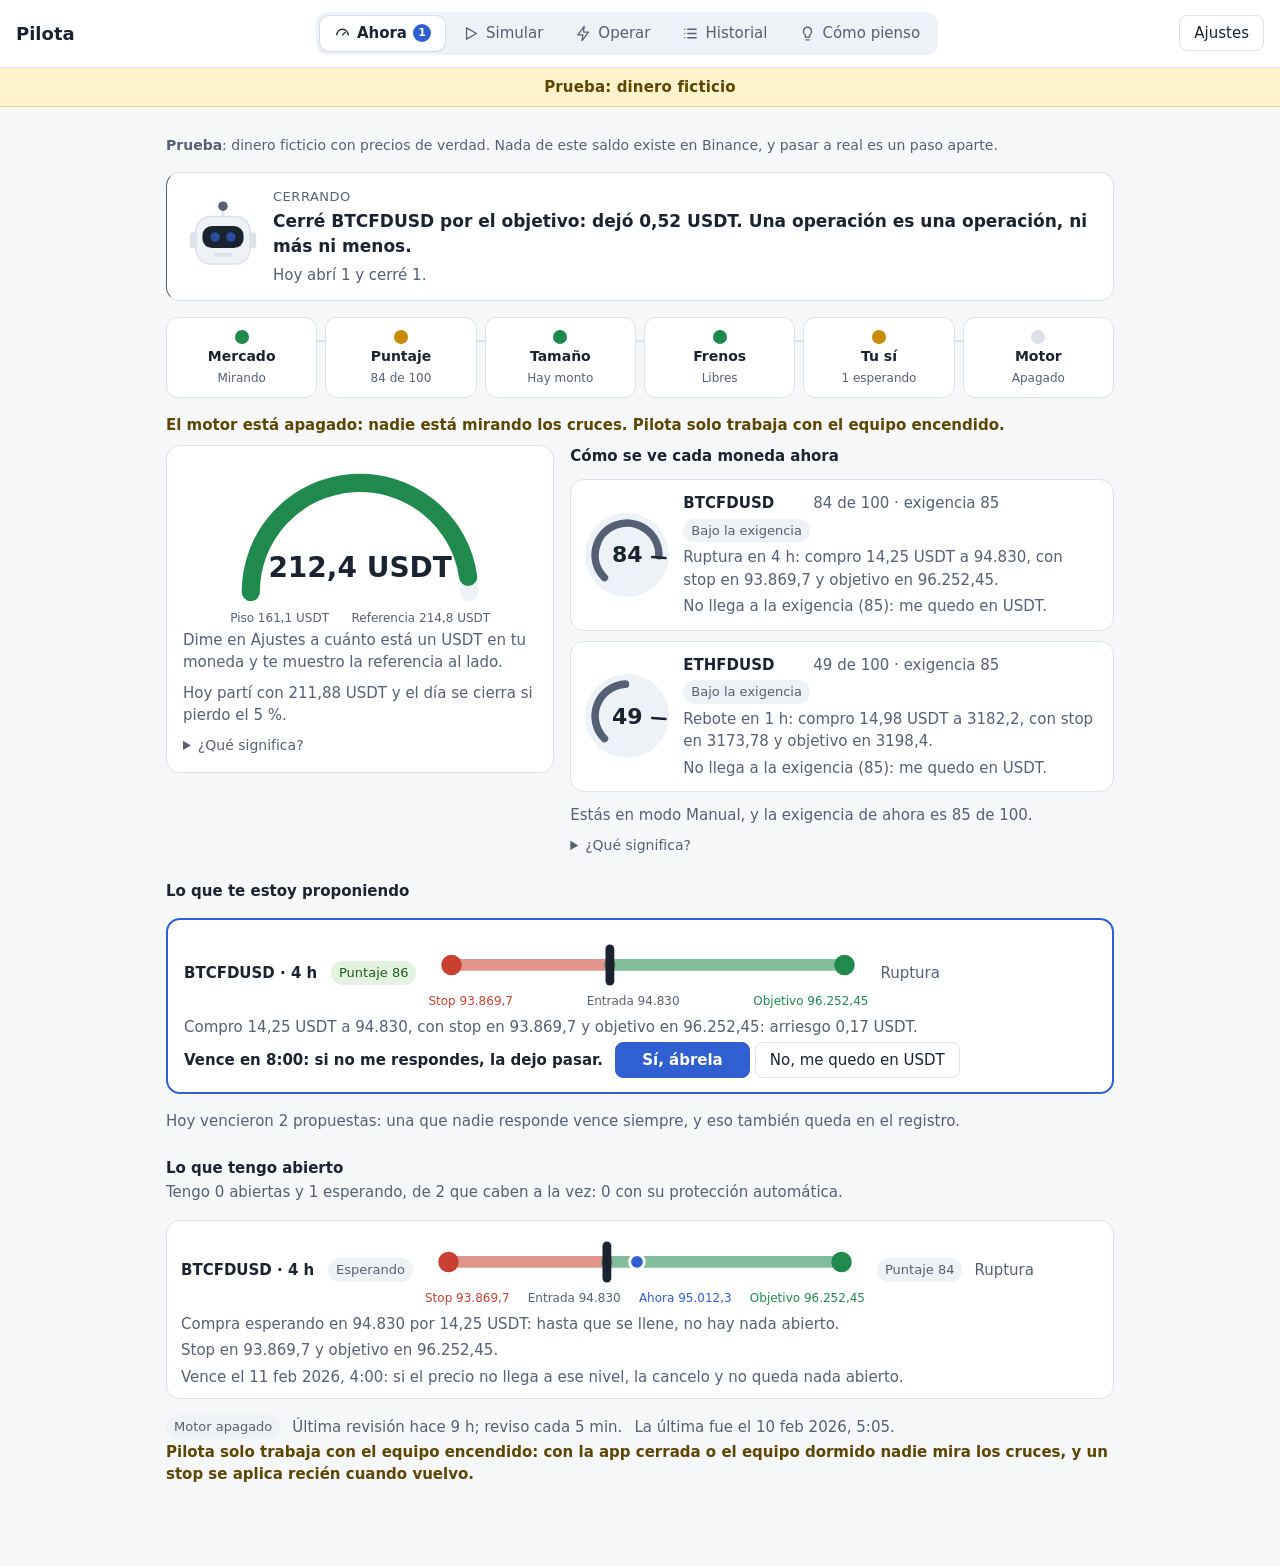
==== commit 58adbaed: "Agrega el centro de operaciones: pestañas, simulación con monto y conector real - Separa la pantalla" ====
--- a/ui/index.html
+++ b/ui/index.html
@@ -22,6 +22,7 @@
 <script src="bienvenida.js"></script>
 <script src="mcp.js"></script>
 <script src="panel.js"></script>
+<script src="centro.js"></script>
 <script src="app.js"></script>
 </body>
 </html>
--- a/ui/app.css
+++ b/ui/app.css
@@ -20,13 +20,20 @@
   --real-fondo: light-dark(var(--real-fondo-claro), var(--real-fondo-oscuro));
   --real-texto: light-dark(var(--real-texto-claro), var(--real-texto-oscuro));
   --real-linea: light-dark(var(--real-linea-claro), var(--real-linea-oscuro));
+  /* La cabina: verde lo que se gana, rojo lo que se pierde, ámbar lo que espera. Cada uno con su par claro/oscuro. */
+  --gana-claro: #1f8a4c; --gana-oscuro: #5fd68f;
+  --pierde-claro: #c8402f; --pierde-oscuro: #ff8a7a;
+  --espera-claro: #c98a00; --espera-oscuro: #ffc94d;
+  --gana: light-dark(var(--gana-claro), var(--gana-oscuro));
+  --pierde: light-dark(var(--pierde-claro), var(--pierde-oscuro));
+  --espera: light-dark(var(--espera-claro), var(--espera-oscuro));
 }
 * { box-sizing: border-box; }
 body { margin: 0; background: var(--fondo); color: var(--texto); font: 15px/1.5 system-ui, -apple-system, "Segoe UI", sans-serif; }
 @media (pointer: coarse), (max-width: 760px) { :root { --pz-boton-alto: var(--pz-tactil); --pz-chip-alto: var(--pz-tactil); } }
 .barra { display: flex; align-items: center; justify-content: space-between; gap: 12px; padding: 12px 16px; border-bottom: 1px solid var(--linea); background: var(--panel); }
 .barra h1 { margin: 0; font-size: 18px; }
-.contenido { max-width: 720px; margin: 0 auto; padding: 24px 16px 48px; }
+.contenido { max-width: 980px; margin: 0 auto; padding: 24px 16px 48px; }
 .contenido h2 { margin: 0 0 4px; font-size: 20px; }
 .suave { color: var(--texto-suave); margin: 0 0 8px; }
 
@@ -44,13 +51,6 @@
 /* La mascota: la carita, lo que cuenta de la decisión de ahora y la línea del día. */
 .mascota { display: flex; align-items: flex-start; gap: 12px; margin: 16px 0; padding: 12px 14px; border: 1px solid var(--linea); border-radius: var(--radio-chico, 8px); background: var(--panel); }
 /* Los cinco ánimos se ven de lejos: la carita cambia y el borde de la izquierda también. */
-.mascota-cara { flex: 0 0 auto; font-size: 32px; line-height: 1.1; }
-.mascota-cara::before { content: "🤖"; }
-.mascota-cara[data-animo="atento"]::before { content: "🤖👀"; font-size: 24px; }
-.mascota-cara[data-animo="dudando"]::before { content: "🤖❓"; font-size: 24px; }
-.mascota-cara[data-animo="operando"]::before { content: "🤖⚙️"; font-size: 24px; }
-.mascota-cara[data-animo="neutral"]::before { content: "🤖"; opacity: 0.7; }
-.mascota-cara[data-animo="frenado"]::before { content: "🤖✋"; font-size: 24px; }
 .mascota-dice { min-width: 0; }
 .mascota-animo { margin: 0; font-size: 13px; color: var(--texto-suave); text-transform: uppercase; letter-spacing: 0.04em; }
 .mascota-texto { margin: 2px 0 0; font-weight: 600; }
@@ -142,3 +142,221 @@
 .serie > .tramos { flex: 1 0 100%; margin: 8px 0 0; }
 .pantalla-idioma { min-height: 100vh; display: grid; place-items: center; padding: 16px; }
 .pantalla-idioma > .pieza-bv { width: min(460px, 100%); padding: 24px; border: 1px solid var(--linea); border-radius: 12px; background: var(--panel); }
+
+/* ── La cabina (panel.js): todo lo importante en un vistazo, con dibujos y pocas palabras ── */
+.tarjeta { border: 1px solid var(--linea); border-radius: 14px; background: var(--panel); }
+.cabina .mascota { align-items: center; padding: 14px 18px; border-left-width: 1px; }
+.cabina .mascota-texto { font-size: 17px; }
+/* El robot: la antena y los ojos dicen el ánimo de lejos. */
+.robot { flex: 0 0 auto; width: 76px; height: 76px; }
+.robot-cabeza { fill: var(--panel-2); stroke: var(--linea); stroke-width: 2; }
+.robot-oreja { fill: var(--linea); }
+.robot-visor { fill: var(--texto); }
+.robot-ojo { fill: var(--acento); transform-box: fill-box; transform-origin: center; }
+.robot-boca { fill: var(--linea); }
+.robot-cable { stroke: var(--linea); }
+.robot-antena { fill: var(--texto-suave); }
+.robot[data-animo="operando"] .robot-antena, .robot[data-animo="operando"] .robot-ojo { fill: var(--gana); }
+.robot[data-animo="dudando"] .robot-antena { fill: var(--espera); }
+.robot[data-animo="dudando"] .robot-ojo:last-child { transform: scaleY(0.45); }
+.robot[data-animo="frenado"] .robot-antena, .robot[data-animo="frenado"] .robot-ojo { fill: var(--pierde); }
+.robot[data-animo="frenado"] .robot-ojo { transform: scaleY(0.25); }
+.robot[data-animo="neutral"] .robot-ojo { opacity: 0.7; }
+@media (prefers-reduced-motion: no-preference) {
+  .robot-ojos { animation: parpadeo 5s infinite; transform-box: fill-box; transform-origin: center; }
+  .robot[data-animo="operando"] .robot-antena, .estacion[data-estado="espera"] .estacion-luz { animation: latido 1.4s ease-in-out infinite; }
+  @keyframes parpadeo { 0%, 94%, 100% { transform: scaleY(1); } 97% { transform: scaleY(0.1); } }
+  @keyframes latido { 0%, 100% { opacity: 1; } 50% { opacity: 0.35; } }
+}
+/* La cadena: un agente por estación, con su luz. Se lee de izquierda a derecha, como el camino de una orden. */
+.cadena { list-style: none; display: grid; grid-template-columns: repeat(6, 1fr); gap: 8px; margin: 16px 0; padding: 0; counter-reset: paso; }
+.estacion { position: relative; display: grid; justify-items: center; gap: 2px; padding: 12px 6px 10px; text-align: center;
+  border: 1px solid var(--linea); border-radius: 12px; background: var(--panel); }
+.estacion + .estacion::before { content: ""; position: absolute; left: -9px; top: 22px; width: 9px; height: 2px; background: var(--linea); }
+.estacion-luz { width: 14px; height: 14px; border-radius: 50%; background: var(--linea); }
+.estacion[data-estado="ok"] .estacion-luz { background: var(--gana); }
+.estacion[data-estado="espera"] .estacion-luz { background: var(--espera); }
+.estacion[data-estado="alto"] .estacion-luz { background: var(--pierde); }
+.estacion[data-estado="alto"] { border-color: var(--pierde); }
+.estacion-nombre { font-weight: 600; font-size: 14px; }
+.estacion-dice { font-size: 12px; color: var(--texto-suave); font-variant-numeric: tabular-nums; }
+/* El saldo y las monedas, lado a lado; a lo angosto, uno sobre otro. */
+.cabina-grilla { display: grid; grid-template-columns: minmax(0, 5fr) minmax(0, 7fr); gap: 16px; align-items: start; margin: 8px 0 16px; }
+.cabina .saldo { margin: 0; padding: 16px; }
+.saldo-dibujo { position: relative; text-align: center; }
+.media-luna { display: block; width: 100%; max-width: 260px; margin: 0 auto; }
+.media-luna .pista, .dial .pista { stroke: var(--panel-2); }
+.media-luna .valor { stroke: var(--gana); }
+.media-luna .valor[data-estado="espera"] { stroke: var(--espera); }
+.media-luna .valor[data-estado="alto"] { stroke: var(--pierde); }
+.cabina .saldo-monto { position: absolute; left: 0; right: 0; top: 52%; font-size: 28px; }
+.saldo-extremos { display: flex; justify-content: space-between; max-width: 260px; margin: 4px auto 0; font-size: 12px; color: var(--texto-suave); font-variant-numeric: tabular-nums; }
+.cabina-monedas h3 { margin-top: 0 !important; }
+.cabina .medidores { border: 0; display: grid; gap: 10px; overflow: visible; }
+.cabina .medidor { display: flex; flex-wrap: nowrap; align-items: center; gap: 14px; padding: 12px 14px; }
+.cabina .medidor + .medidor { border-top: 1px solid var(--linea); }
+.cabina .medidor[data-pasa="1"] { border-color: var(--gana); }
+.dial { position: relative; flex: 0 0 auto; width: 84px; height: 84px; }
+.dial svg { width: 100%; height: 100%; }
+.dial .valor { stroke: var(--texto-suave); }
+.dial .valor.pasa { stroke: var(--gana); }
+.dial .marca { stroke: var(--texto); }
+.dial-numero { position: absolute; inset: 0; display: grid; place-items: center; font-size: 22px; font-weight: 700; font-variant-numeric: tabular-nums; }
+.medidor-texto { display: flex; flex-wrap: wrap; align-items: center; gap: 4px 10px; min-width: 0; }
+.medidor-texto .serie-detalle { flex: 1 0 100%; }
+/* Las propuestas y las posiciones como tarjetas, con su escalera de precios. */
+.series.tarjetas { border: 0; display: grid; gap: 10px; overflow: visible; }
+.series.tarjetas .serie + .serie { border-top: 1px solid var(--linea); }
+.serie.propuesta { border-color: var(--acento); border-width: 2px; padding: 14px 16px; }
+.escalera { flex: 1 0 100%; max-width: 440px; margin: 6px 0 2px; }
+.escalera svg { display: block; width: 100%; height: auto; }
+.tramo-pierde { stroke: var(--pierde); opacity: 0.55; }
+.tramo-gana { stroke: var(--gana); opacity: 0.55; }
+.punto-stop { fill: var(--pierde); }
+.punto-objetivo { fill: var(--gana); }
+.punto-entrada { fill: var(--texto); }
+.punto-ahora { fill: var(--acento); stroke: var(--panel); stroke-width: 2; }
+.escalera-leyenda { display: flex; justify-content: space-between; gap: 8px; margin: 2px 0 0; font-size: 12px; color: var(--texto-suave); font-variant-numeric: tabular-nums; }
+.ley-stop { color: var(--pierde); } .ley-objetivo { color: var(--gana); } .ley-ahora { color: var(--acento); }
+.serie.propuesta .pz-boton { min-width: 9em; }
+/* Lo que explica cada cosa, plegado: está, pero no tapa los dibujos. */
+.que-es { margin: 8px 0 0; }
+.que-es > summary, .por-dentro > summary { cursor: pointer; color: var(--texto-suave); font-size: 14px; }
+.por-dentro { margin: 32px 0 0; padding: 16px 0 0; border-top: 1px solid var(--linea); }
+.por-dentro > summary { font-size: 16px; font-weight: 600; color: var(--texto); padding: 8px 0; }
+.por-dentro[open] > summary { margin-bottom: 16px; }
+@media (max-width: 760px) {
+  .cadena { grid-template-columns: repeat(3, 1fr); }
+  .estacion:nth-child(4)::before { display: none; }
+  .cabina-grilla { grid-template-columns: 1fr; }
+}
+
+/* ── Las pestañas: arriba, al centro de la barra; a lo angosto, una fila propia que se desliza ── */
+.barra { gap: 16px; }
+.barra h1 { flex: 0 0 auto; }
+.pestanas { display: flex; gap: 4px; margin: 0 auto; padding: 4px; border-radius: 12px; background: var(--panel-2);
+  overflow-x: auto; scrollbar-width: none; }
+.pestanas::-webkit-scrollbar { display: none; }
+.pestana { position: relative; display: inline-flex; align-items: center; gap: 6px; min-height: 34px; padding: 6px 14px;
+  border: 0; border-radius: 9px; background: transparent; color: var(--texto-suave); font: inherit; font-weight: 500;
+  white-space: nowrap; cursor: pointer; transition: background 0.15s, color 0.15s; }
+.pestana svg { width: 17px; height: 17px; flex: 0 0 auto; }
+.pestana:hover { color: var(--texto); }
+.pestana[aria-selected="true"] { background: var(--panel); color: var(--texto); font-weight: 600;
+  box-shadow: 0 1px 2px rgb(0 0 0 / 0.08), 0 0 0 1px var(--linea); }
+.pestana:focus-visible { outline: 2px solid var(--acento); outline-offset: 1px; }
+.pestana-cuenta { min-width: 18px; height: 18px; padding: 0 5px; border-radius: 9px; background: var(--acento); color: var(--sobre-acento, #fff);
+  font-size: 11px; font-weight: 700; line-height: 18px; text-align: center; }
+.pestana-real { width: 8px; height: 8px; border-radius: 50%; background: var(--real-texto); }
+.pestana-panel[hidden] { display: none; }
+.pestana-panel { animation: aparecer 0.18s ease-out; }
+@media (prefers-reduced-motion: reduce) { .pestana-panel { animation: none; } }
+@keyframes aparecer { from { opacity: 0; transform: translateY(4px); } to { opacity: 1; transform: none; } }
+@media (max-width: 760px) {
+  .barra { flex-wrap: wrap; padding-bottom: 8px; }
+  .pestanas { order: 3; flex: 1 0 100%; margin: 0; }
+  .pestana { flex: 1 1 0; min-width: 0; flex-direction: column; justify-content: center; gap: 2px; padding: 6px 2px;
+    font-size: 11px; line-height: 1.2; }
+  .pestana svg { width: 19px; height: 19px; }
+  .pestana-cuenta { position: absolute; top: 2px; right: calc(50% - 22px); }
+}
+
+/* ── El centro de operaciones: Simular y Operar ── */
+.centro-cabeza { margin: 4px 0 20px; }
+.centro-cabeza h2 { margin: 0 0 4px; font-size: 24px; letter-spacing: -0.01em; }
+.centro-cabeza .ayuda { margin: 0; font-size: 15px; max-width: 62ch; }
+.centro h3 { margin: 0 0 12px; font-size: 16px; }
+.pasos-centro { list-style: none; display: grid; grid-template-columns: minmax(260px, 1fr) minmax(0, 2fr); gap: 16px; margin: 0; padding: 0; }
+.paso-centro { position: relative; padding: 20px; }
+.paso-resultado { padding: 0; }
+.paso-numero { position: absolute; top: 16px; right: 16px; display: grid; place-items: center; width: 26px; height: 26px; margin: 0;
+  border-radius: 50%; background: var(--panel-2); color: var(--texto-suave); font-size: 13px; font-weight: 700; }
+.campo-monto { display: grid; gap: 6px; min-width: 0; margin: 0 0 10px; font-weight: 600; }
+.campo-monto-caja { display: flex; align-items: center; gap: 8px; padding: 0 14px; border: 1px solid var(--linea); border-radius: 10px;
+  background: var(--fondo); }
+.campo-monto-caja:focus-within { border-color: var(--acento); box-shadow: 0 0 0 3px color-mix(in srgb, var(--acento) 20%, transparent); }
+.campo-monto-caja input { flex: 1; width: 100%; min-width: 0; padding: 10px 0; border: 0; background: transparent; color: var(--texto);
+  font: inherit; font-size: 26px; font-weight: 700; font-variant-numeric: tabular-nums; outline: none; }
+.campo-monto-caja span { color: var(--texto-suave); font-weight: 600; }
+.campo-titulo { margin: 14px 0 6px; font-weight: 600; }
+.chips { display: flex; flex-wrap: wrap; gap: 6px; }
+.chip { min-height: 32px; padding: 4px 12px; border: 1px solid var(--linea); border-radius: 999px; background: var(--panel); color: var(--texto);
+  font: inherit; font-size: 14px; font-variant-numeric: tabular-nums; cursor: pointer; }
+.chip:hover { border-color: var(--texto-suave); }
+.chip[aria-pressed="true"] { border-color: var(--acento); background: color-mix(in srgb, var(--acento) 12%, var(--panel)); color: var(--texto); font-weight: 600; }
+.boton-ancho { width: 100%; margin-top: 18px; min-height: 44px; font-size: 16px; }
+.sim-resultado { padding: 20px; height: 100%; }
+.sim-vacio, .sim-cargando { display: grid; align-content: center; justify-items: start; min-height: 260px; }
+.sim-vacio-titulo { margin: 0 0 6px; font-size: 17px; font-weight: 600; }
+.sim-periodo { margin: 0 0 12px; color: var(--texto-suave); font-size: 14px; }
+.sim-tarjetas { display: grid; grid-template-columns: repeat(3, minmax(0, 1fr)); gap: 10px; }
+.sim-tarjeta { padding: 12px 14px; border: 1px solid var(--linea); border-radius: 12px; background: var(--fondo); }
+.sim-tarjeta.es-pilota { border-color: var(--acento); background: color-mix(in srgb, var(--acento) 7%, var(--fondo)); }
+.sim-tarjeta-nombre { margin: 0; color: var(--texto-suave); font-size: 13px; font-weight: 600; }
+.sim-tarjeta-monto { margin: 2px 0 0; font-size: 21px; font-weight: 700; font-variant-numeric: tabular-nums; }
+.sim-tarjeta-cambio { margin: 0; font-weight: 700; font-variant-numeric: tabular-nums; }
+.sim-tarjeta[data-signo="sube"] .sim-tarjeta-cambio { color: var(--gana); }
+.sim-tarjeta[data-signo="baja"] .sim-tarjeta-cambio { color: var(--pierde); }
+.sim-tarjeta[data-signo="igual"] .sim-tarjeta-cambio { color: var(--texto-suave); }
+.sim-tarjeta-detalle { margin: 4px 0 0; color: var(--texto-suave); font-size: 12px; }
+.sim-grafico { margin: 16px 0 0; }
+.sim-grafico svg { display: block; width: 100%; height: 200px; }
+.sim-base { stroke: var(--texto-suave); stroke-width: 1; opacity: 0.6; }
+.sim-pilota { stroke: var(--acento); stroke-width: 2.5; stroke-linejoin: round; }
+.sim-btc { stroke: var(--texto-suave); stroke-width: 1.5; opacity: 0.7; }
+.sim-leyenda { display: flex; flex-wrap: wrap; gap: 6px 16px; margin-top: 6px; color: var(--texto-suave); font-size: 13px; }
+.sim-leyenda span::before { content: ""; display: inline-block; width: 14px; height: 3px; margin: 0 6px 3px 0; border-radius: 2px; vertical-align: middle; }
+.ley-pilota::before { background: var(--acento); }
+.ley-btc::before { background: var(--texto-suave); opacity: 0.7; }
+.sim-leyenda .ley-base::before { height: 0; border-top: 2px dashed var(--texto-suave); background: none; }
+.sim-datos { list-style: none; display: grid; grid-template-columns: repeat(4, minmax(0, 1fr)); gap: 8px; margin: 14px 0 0; padding: 0; }
+.sim-datos li { display: grid; gap: 2px; padding: 10px 12px; border-radius: 10px; background: var(--panel-2); }
+.sim-datos span { color: var(--texto-suave); font-size: 12px; }
+.sim-datos strong { font-variant-numeric: tabular-nums; }
+.paso-vivo { display: flex; align-items: center; gap: 20px; margin-top: 16px; }
+.paso-vivo .paso-numero { position: static; flex: 0 0 auto; }
+.paso-vivo-texto { flex: 1; min-width: 0; }
+.paso-vivo h3 { margin: 0 0 4px; }
+.paso-vivo .ayuda { margin: 0 0 8px; }
+.vivo-estado { display: flex; flex-wrap: wrap; align-items: center; gap: 8px; margin: 0; font-variant-numeric: tabular-nums; }
+.freno-texto { margin: 6px 0; color: var(--prueba-texto); font-weight: 600; }
+/* Operar */
+.operar-grilla { display: grid; grid-template-columns: minmax(0, 1fr) minmax(0, 1fr); gap: 16px; align-items: start; }
+.requisitos-caja, .llave-caja, .activar-caja, .real-encendido { padding: 20px; }
+.requisitos-cabeza { display: flex; align-items: baseline; justify-content: space-between; }
+.requisitos-cuenta { font-weight: 700; font-variant-numeric: tabular-nums; color: var(--texto-suave); }
+.requisitos-barra svg { display: block; width: 100%; height: 6px; margin: 0 0 12px; }
+.requisitos-barra .pista { fill: var(--panel-2); }
+.requisitos-barra .valor { fill: var(--gana); }
+.requisitos { list-style: none; display: grid; gap: 2px; margin: 0; padding: 0; }
+.requisito { display: flex; gap: 12px; padding: 10px 0; border-top: 1px solid var(--linea); }
+.requisito:first-child { border-top: 0; }
+.requisito-marca { flex: 0 0 auto; display: grid; place-items: center; width: 26px; height: 26px; border-radius: 50%; color: var(--texto-suave); }
+.requisito-marca svg { width: 20px; height: 20px; }
+.requisito[data-cumple="1"] .requisito-marca { background: var(--aldia-fondo); color: var(--gana); }
+.requisito-texto { display: grid; gap: 2px; }
+.requisito-texto span { color: var(--texto-suave); font-size: 14px; }
+.guia-llave { margin: 0 0 14px; padding: 12px 14px; border-radius: 10px; background: var(--panel-2); }
+.guia-llave summary { cursor: pointer; font-weight: 600; }
+.guia-pasos { margin: 10px 0 0; padding-left: 20px; display: grid; gap: 6px; font-size: 14px; }
+.campos-llave { display: grid; gap: 10px; }
+.campos-llave input { font-family: var(--mono, ui-monospace, SFMono-Regular, Menlo, monospace); }
+.llave-conectada p { margin: 0 0 6px; }
+.pista { margin-left: 6px; padding: 2px 8px; border-radius: 6px; background: var(--panel-2); font-family: ui-monospace, Menlo, monospace; font-size: 13px; }
+.aviso-real { margin: 0; color: var(--prueba-texto); font-weight: 600; }
+.activar-caja { margin-top: 16px; border-color: var(--real-linea); }
+.activar-caja[data-listo="0"] { opacity: 0.75; }
+.activar-caja .pz-campo { margin-top: 10px; }
+.real-encendido { border-color: var(--real-linea); background: color-mix(in srgb, var(--real-fondo) 45%, var(--panel)); }
+.real-insignia { display: inline-block; margin: 0 0 8px; padding: 3px 10px; border-radius: 999px; background: var(--real-fondo); color: var(--real-texto);
+  font-size: 13px; font-weight: 700; }
+.real-saldo { margin: 0; font-size: 34px; font-weight: 700; font-variant-numeric: tabular-nums; }
+.visualmente-oculto { position: absolute; width: 1px; height: 1px; overflow: hidden; clip-path: inset(50%); white-space: nowrap; }
+.panel-registro h2 { margin: 4px 0 12px; font-size: 24px; }
+@media (max-width: 760px) {
+  .pasos-centro, .operar-grilla { grid-template-columns: 1fr; }
+  .sim-tarjetas { grid-template-columns: 1fr; }
+  .sim-datos { grid-template-columns: repeat(2, minmax(0, 1fr)); }
+  .paso-vivo { flex-direction: column; align-items: stretch; }
+}
+.activar-caja .campo-monto, .activar-caja .pz-campo, .activar-caja .boton-ancho { max-width: 480px; }
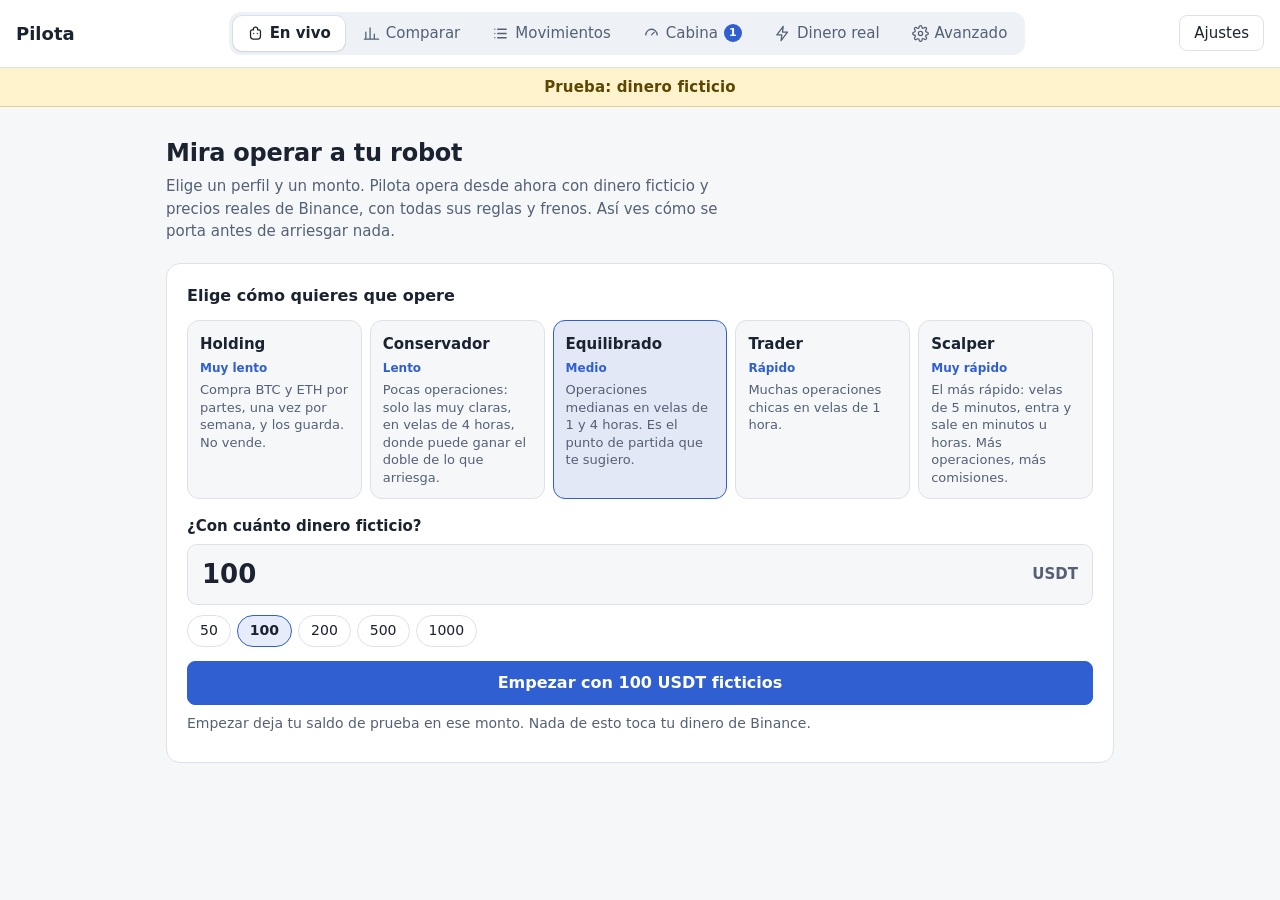
==== commit 0a683a17: "Agrega los perfiles y el robot en vivo con dinero ficticio - Cinco perfiles (holding, conservador, e" ====
--- a/ui/index.html
+++ b/ui/index.html
@@ -23,6 +23,7 @@
 <script src="mcp.js"></script>
 <script src="panel.js"></script>
 <script src="centro.js"></script>
+<script src="vivo.js"></script>
 <script src="app.js"></script>
 </body>
 </html>
--- a/ui/app.css
+++ b/ui/app.css
@@ -360,3 +360,86 @@
   .paso-vivo { flex-direction: column; align-items: stretch; }
 }
 .activar-caja .campo-monto, .activar-caja .pz-campo, .activar-caja .boton-ancho { max-width: 480px; }
+
+/* El robot en vivo */
+.vivo { display: grid; gap: 16px; }
+.vivo > .tarjeta { padding: 20px; }
+.vivo-cabeza { display: flex; align-items: center; gap: 18px; }
+.vivo-cabeza .robot { width: 84px; height: 84px; flex: 0 0 auto; }
+.vivo-cabeza-texto { min-width: 0; }
+.vivo-perfil { margin: 0 0 4px; color: var(--texto-suave); font-size: 14px; font-weight: 600; }
+.vivo-piensa { margin: 0; font-size: 17px; line-height: 1.4; }
+.vivo-saldo-titulo { margin: 0; color: var(--texto-suave); font-size: 14px; font-weight: 600; }
+.vivo-saldo-monto { margin: 2px 0 0; font-size: 38px; font-weight: 700; letter-spacing: -0.02em; font-variant-numeric: tabular-nums; }
+.vivo-saldo-cambio { margin: 0 0 8px; font-size: 17px; font-weight: 700; font-variant-numeric: tabular-nums; }
+.vivo-saldo[data-signo="sube"] .vivo-saldo-cambio, .vivo-valor[data-signo="sube"] { color: var(--gana); }
+.vivo-saldo[data-signo="baja"] .vivo-saldo-cambio, .vivo-valor[data-signo="baja"] { color: var(--pierde); }
+.vivo-saldo .suave { margin: 0; }
+.vivo-lista { list-style: none; display: grid; gap: 0; margin: 0; padding: 0; }
+.vivo-fila { display: grid; grid-template-columns: 56px minmax(0, 1fr) auto; align-items: center; gap: 12px; padding: 10px 0;
+  border-top: 1px solid var(--linea); font-size: 14px; font-variant-numeric: tabular-nums; }
+.vivo-fila:first-child { border-top: 0; }
+.vivo-moneda { font-weight: 700; }
+.vivo-valor { font-weight: 700; }
+.vivo-acciones { display: flex; flex-wrap: wrap; gap: 8px; }
+.vivo-elegir { padding: 20px; }
+.perfiles { display: grid; grid-template-columns: repeat(5, minmax(0, 1fr)); gap: 8px; margin: 0 0 16px; }
+.perfil { display: grid; align-content: start; gap: 4px; padding: 12px; border: 1px solid var(--linea); border-radius: 12px;
+  background: var(--fondo); color: var(--texto); text-align: left; font: inherit; cursor: pointer; }
+.perfil:hover { border-color: var(--texto-suave); }
+.perfil:focus-visible { outline: 2px solid var(--acento); outline-offset: 1px; }
+.perfil[aria-checked="true"] { border-color: var(--acento); background: color-mix(in srgb, var(--acento) 10%, var(--fondo)); }
+.perfil-nombre { font-weight: 700; }
+.perfil-ritmo { color: var(--acento); font-size: 12px; font-weight: 700; }
+.perfil-que { color: var(--texto-suave); font-size: 13px; line-height: 1.35; }
+.vivo-elegir .boton-ancho { margin-top: 14px; }
+/* Movimientos, en vivo y en la película */
+.movs { list-style: none; display: grid; gap: 0; margin: 0; padding: 0; }
+.mov { display: grid; grid-template-columns: 12px 120px minmax(0, 1fr); align-items: baseline; gap: 10px; padding: 9px 0;
+  border-top: 1px solid var(--linea); font-size: 14px; line-height: 1.4; }
+.mov:first-child { border-top: 0; }
+.mov-punto { width: 9px; height: 9px; border-radius: 50%; background: var(--texto-suave); align-self: center; }
+.mov[data-tipo="compra"] .mov-punto { background: var(--acento); }
+.mov[data-tipo="gana"] .mov-punto { background: var(--gana); }
+.mov[data-tipo="pierde"] .mov-punto { background: var(--pierde); }
+.mov[data-tipo="nada"] .mov-punto { background: transparent; border: 2px solid var(--texto-suave); }
+.mov-cuando { color: var(--texto-suave); font-size: 13px; font-variant-numeric: tabular-nums; }
+.centro > section.tarjeta { padding: 16px 20px; margin-bottom: 12px; }
+#registro-completo { margin-top: 16px; }
+/* Comparar */
+.comp-elegir { padding: 20px; margin-bottom: 16px; }
+.comp-elegir .boton-ancho { margin-top: 14px; max-width: 480px; }
+.comp-grilla { display: grid; grid-template-columns: repeat(5, minmax(0, 1fr)); gap: 10px; }
+.comp-perfil { display: grid; align-content: start; gap: 2px; padding: 12px; color: var(--texto); text-align: left; font: inherit; cursor: pointer; }
+.comp-perfil:hover { border-color: var(--texto-suave); }
+.comp-perfil:focus-visible { outline: 2px solid var(--acento); outline-offset: 1px; }
+.comp-perfil[aria-pressed="true"] { border-color: var(--acento); background: color-mix(in srgb, var(--acento) 8%, var(--panel)); }
+.comp-nombre { color: var(--texto-suave); font-size: 13px; font-weight: 700; }
+.comp-monto { font-size: 20px; font-weight: 700; font-variant-numeric: tabular-nums; }
+.comp-cambio { font-weight: 700; font-variant-numeric: tabular-nums; }
+.comp-perfil[data-signo="sube"] .comp-cambio { color: var(--gana); }
+.comp-perfil[data-signo="baja"] .comp-cambio { color: var(--pierde); }
+.comp-mini svg { display: block; width: 100%; height: 48px; margin: 6px 0; }
+.comp-detalle, .comp-nota { color: var(--texto-suave); font-size: 12px; }
+.comp-nota { color: var(--prueba-texto); }
+.comp-referencias { display: flex; flex-wrap: wrap; gap: 8px 24px; margin: 12px 0 4px; font-size: 14px; }
+.comp-referencias p { margin: 0; }
+.comp-referencias span { color: var(--texto-suave); }
+.comp-referencias strong { font-variant-numeric: tabular-nums; }
+.peli { padding: 20px; margin-top: 12px; }
+.peli-cabeza { display: flex; flex-wrap: wrap; align-items: center; justify-content: space-between; gap: 10px; }
+.peli-cabeza h3 { margin: 0; }
+.peli-botones { display: flex; flex-wrap: wrap; gap: 8px; }
+.peli .suave { margin: 6px 0 0; }
+.peli-marca { stroke: var(--acento); stroke-width: 1; opacity: 0.5; }
+.peli .movs { margin-top: 12px; max-height: 420px; overflow-y: auto; }
+@media (max-width: 960px) {
+  .perfiles, .comp-grilla { grid-template-columns: repeat(2, minmax(0, 1fr)); }
+}
+@media (max-width: 520px) {
+  .perfiles, .comp-grilla { grid-template-columns: 1fr; }
+  .mov { grid-template-columns: 12px minmax(0, 1fr); }
+  .mov-cuando { grid-column: 2; }
+  .mov-texto { grid-column: 2; }
+  .vivo-saldo-monto { font-size: 32px; }
+}
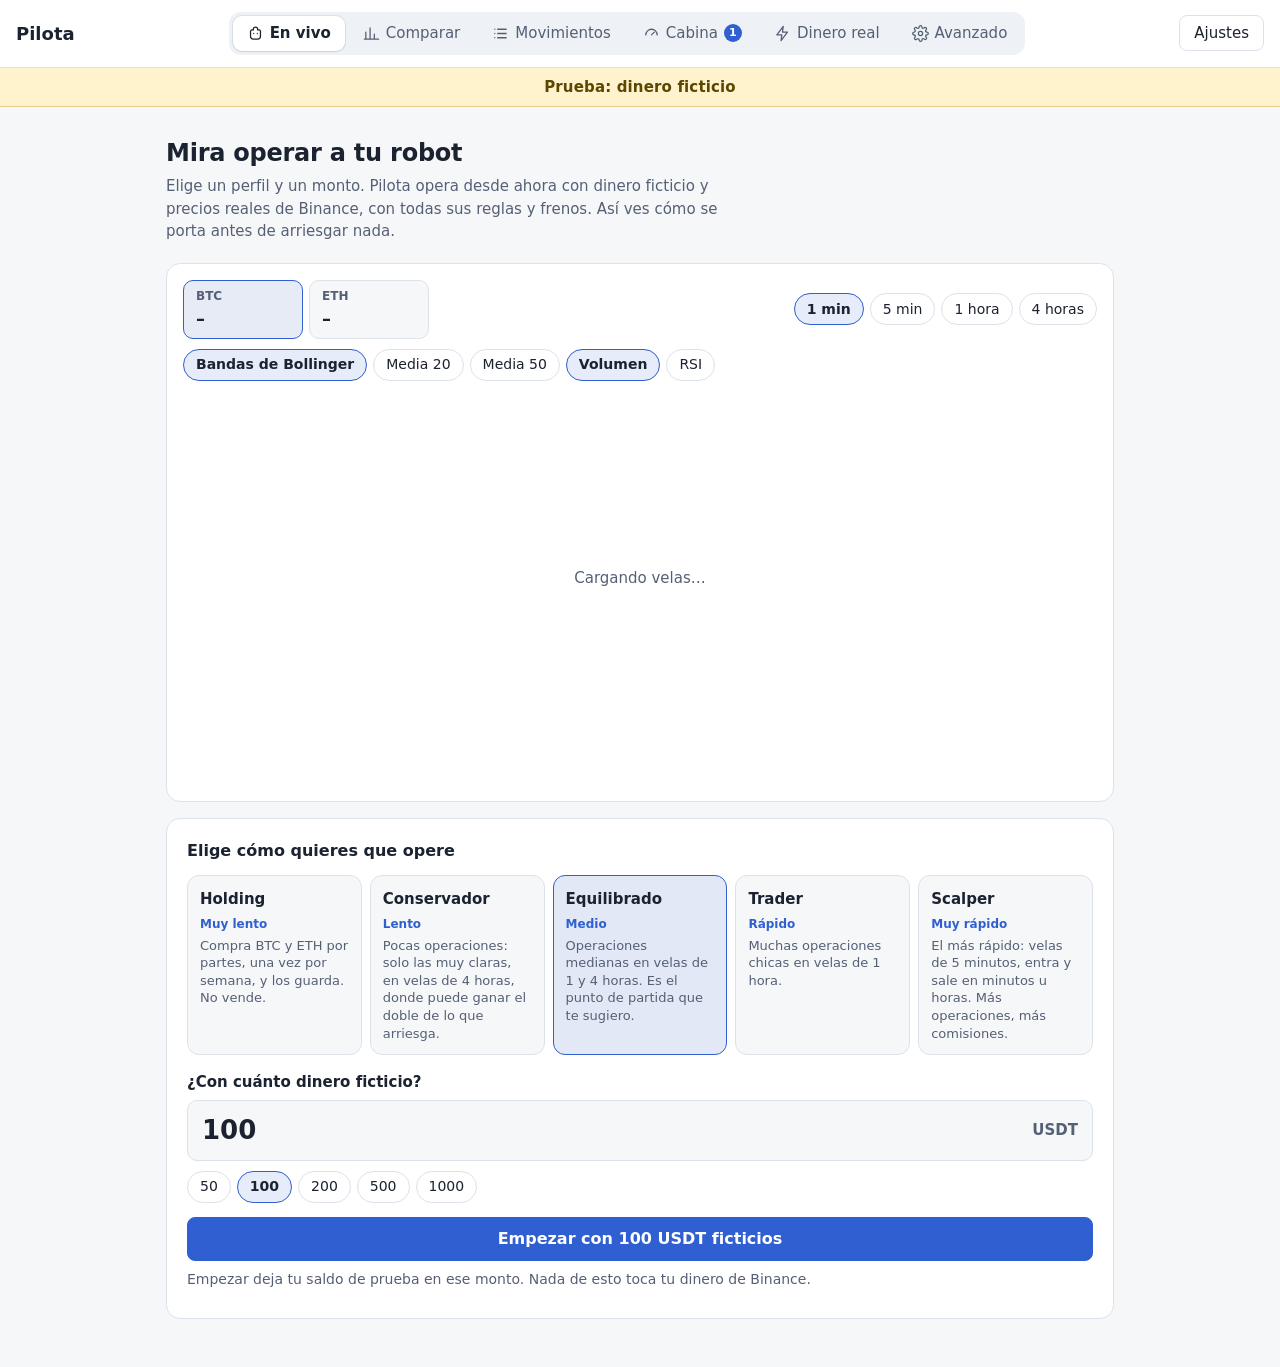
==== commit 074d7d52: "Conecta el robot a Binance en vivo y agrega el gráfico de velas - Flujo de Binance por WebSocket (bi" ====
--- a/ui/index.html
+++ b/ui/index.html
@@ -23,6 +23,7 @@
 <script src="mcp.js"></script>
 <script src="panel.js"></script>
 <script src="centro.js"></script>
+<script src="grafico.js"></script>
 <script src="vivo.js"></script>
 <script src="app.js"></script>
 </body>
--- a/ui/app.css
+++ b/ui/app.css
@@ -443,3 +443,53 @@
   .mov-texto { grid-column: 2; }
   .vivo-saldo-monto { font-size: 32px; }
 }
+/* El gráfico en vivo */
+:root { --graf-media20-claro: #b07208; --graf-media20-oscuro: #f0b43c; --graf-media50-claro: #7a3fc4; --graf-media50-oscuro: #b892f0;
+  --graf-media20: light-dark(var(--graf-media20-claro), var(--graf-media20-oscuro));
+  --graf-media50: light-dark(var(--graf-media50-claro), var(--graf-media50-oscuro)); }
+.grafico { padding: 16px 16px 10px; }
+.grafico-cabeza { display: flex; flex-wrap: wrap; align-items: center; justify-content: space-between; gap: 10px; margin-bottom: 10px; }
+.grafico-pares { display: flex; gap: 6px; }
+.graf-par { display: grid; gap: 0; min-width: 120px; padding: 6px 12px; border: 1px solid var(--linea); border-radius: 10px;
+  background: var(--fondo); color: var(--texto); text-align: left; font: inherit; cursor: pointer; }
+.graf-par[aria-selected="true"] { border-color: var(--acento); background: color-mix(in srgb, var(--acento) 8%, var(--fondo)); }
+.graf-par:focus-visible { outline: 2px solid var(--acento); outline-offset: 1px; }
+.graf-par-nombre { color: var(--texto-suave); font-size: 12px; font-weight: 700; }
+.graf-par-precio { font-size: 18px; font-weight: 700; font-variant-numeric: tabular-nums; border-radius: 4px; }
+.graf-par-precio[data-tic="sube"] { color: var(--gana); animation: tic-sube 0.9s ease-out; }
+.graf-par-precio[data-tic="baja"] { color: var(--pierde); animation: tic-baja 0.9s ease-out; }
+@keyframes tic-sube { from { background: color-mix(in srgb, var(--gana) 28%, transparent); } to { background: transparent; } }
+@keyframes tic-baja { from { background: color-mix(in srgb, var(--pierde) 28%, transparent); } to { background: transparent; } }
+.grafico-indicadores { margin-bottom: 8px; }
+.chip-ind[aria-pressed="true"] { border-color: var(--acento); }
+.grafico-caja { position: relative; }
+.grafico-caja canvas { display: block; width: 100%; height: 380px; cursor: crosshair; }
+.grafico-caja.con-rsi canvas { height: 470px; }
+.grafico-vacio { position: absolute; inset: 0; display: grid; place-items: center; margin: 0; }
+.grafico-dato { min-height: 1.4em; margin: 6px 0 0; font-size: 12px; font-variant-numeric: tabular-nums; }
+.grafico-destello { position: absolute; top: 12px; left: 50%; transform: translateX(-50%); padding: 10px 18px; border-radius: 999px;
+  font-size: 16px; font-weight: 700; color: #fff; background: var(--acento); box-shadow: 0 6px 24px rgb(0 0 0 / 0.25); white-space: nowrap; }
+.grafico-destello[data-tipo="compra"], .grafico-destello[data-tipo="gana"] { background: var(--gana); }
+.grafico-destello[data-tipo="pierde"] { background: var(--pierde); }
+.grafico-destello.anda { animation: destello 6s ease-out forwards; }
+@keyframes destello { 0% { opacity: 0; transform: translate(-50%, -8px) scale(0.9); } 6% { opacity: 1; transform: translate(-50%, 0) scale(1.06); }
+  12% { transform: translate(-50%, 0) scale(1); } 85% { opacity: 1; } 100% { opacity: 0; } }
+.conexion { display: flex; align-items: center; gap: 8px; margin: 8px 0 0; font-size: 14px; font-weight: 600; color: var(--texto-suave); }
+.conexion-punto { width: 10px; height: 10px; flex: 0 0 auto; border-radius: 50%; background: var(--texto-suave); }
+.conexion[data-estado="en_vivo"] { color: var(--gana); }
+.conexion[data-estado="en_vivo"] .conexion-punto { background: var(--gana); animation: latido 1.6s ease-in-out infinite; }
+.conexion[data-estado="conectando"] .conexion-punto { background: var(--acento); animation: latido 0.8s ease-in-out infinite; }
+.conexion[data-estado="apagado"] { color: var(--prueba-texto); }
+@keyframes latido { 0%, 100% { box-shadow: 0 0 0 0 color-mix(in srgb, currentColor 50%, transparent); } 50% { box-shadow: 0 0 0 6px transparent; } }
+.centro > .grafico { margin-bottom: 16px; }
+@media (prefers-reduced-motion: reduce) {
+  .graf-par-precio, .grafico-destello.anda, .conexion-punto { animation: none !important; }
+}
+@media (max-width: 520px) {
+  .graf-par { min-width: 0; flex: 1; }
+  .grafico-caja canvas { height: 300px; }
+  .grafico-destello { font-size: 14px; white-space: normal; text-align: center; width: 86%; }
+}
+@media (max-width: 520px) {
+  .pestana span { max-width: 100%; overflow: hidden; text-overflow: ellipsis; white-space: nowrap; font-size: 10.5px; }
+}
